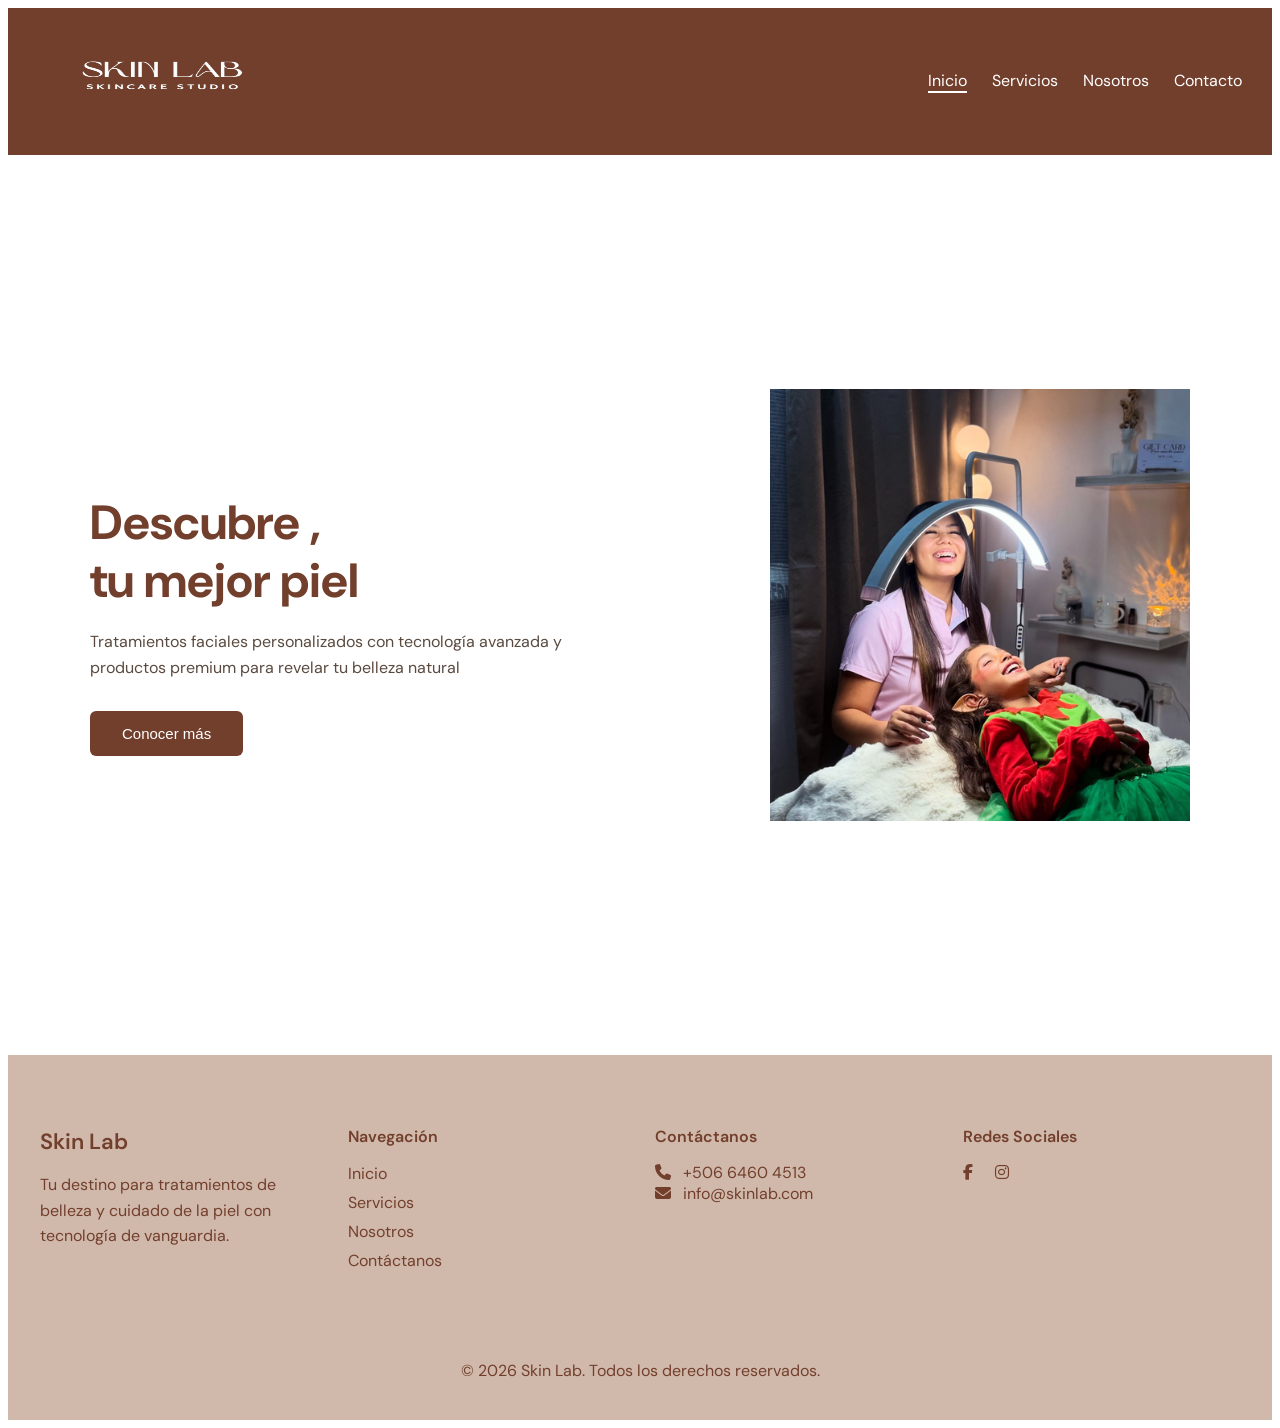
==== index.html @ a147cbc6 "Proyecto version 1" ====
<!DOCTYPE html>
<html lang="es">
  <head>
    <meta charset="UTF-8" />
    <meta name="viewport" content="width=device-width, initial-scale=1.0" />
    <title>SkinLab</title>
    <link rel="shortcut icon" href="imagenes/logopag.png" type="image/x-icon" />

    <link rel="preload" href="css/reset.css" as="style" />
    <link rel="stylesheet" href="css/reset.css" />

    <link rel="preload" href="css/estilos.css" as="style" />
    <link rel="stylesheet" href="css/estilos.css" />
    <link
      rel="stylesheet"
      href="https://cdnjs.cloudflare.com/ajax/libs/font-awesome/6.5.0/css/all.min.css"
    />
  </head>
  <body>
    <!-- Sección Encabezado y menú de navegación -->
    <header class="header">
      <div class="logo">
        <img
          src="imagenes/logo.png"
          width="250"
          height="100"
          alt=""
          srcset=""
        />
      </div>
      <!-- Checkbox oculto -->
      <input type="checkbox" id="menu-toggle" />

      <!-- Icono hamburguesa -->
      <label for="menu-toggle" class="menu-icon">
        <span></span>
        <span></span>
        <span></span>
      </label>

      <!-- Menú -->
      <nav class="nav">
        <a class="nav__link--active" href="index.html">Inicio</a>
        <a class="nav__link" href="servicios.html">Servicios</a>
        <a class="nav__link" href="nosotros.html">Nosotros</a>
        <a class="nav__link" href="contacto.html">Contacto</a>
      </nav>
    </header>


   <!--  ========== Sección de contenido principal============ -->
    <main>
      <section class="hero">
        <div class="hero__container">
      
          <!-- TEXTO IZQUIERDA -->
          <div class="hero__content">
      
            <h1 class="hero__title">
              Descubre ,<br>
              <span>tu mejor piel</span>
            </h1>
      
            <p class="hero__description">
             Tratamientos faciales personalizados con tecnología avanzada y productos premium para revelar tu belleza natural
            </p>
      
            <button class="hero__button">
              Conocer más
            </button>
      
          </div>
      
      
          <!-- IMAGEN DERECHA -->
          <div class="hero__image">
      
            <img src="imagenes/imagen4.png" alt="Tratamiento facial">
      
          </div>
      
      
        </div>
      
      </section>
    </main>

    <!-- Seccion de footer -->
    <footer class="footer">
      <div class="footer-container">
        <!-- Columna 1 -->
        <div class="footer-box">
          <h3 class="logo">Skin Lab</h3>
          <p>
            Tu destino para tratamientos de belleza y cuidado de la piel con
            tecnología de vanguardia.
          </p>
        </div>

        <!-- Columna 2 -->
        <div class="footer-box">
          <h4>Navegación</h4>
          <ul>
            <li><a href="index.html">Inicio</a></li>
            <li><a href="servicios.html">Servicios</a></li>
            <li><a href="nosotros.html">Nosotros</a></li>
            <li><a href="contacto.html">Contáctanos</a></li>
          </ul>
        </div>

        <!-- Columna 3 -->
        <div class="footer-box">
          <h4>Contáctanos</h4>
          <a href="tel:+50664604513"
            ><i class="fa-solid fa-phone"></i> +506 6460 4513</a
          >
          <a href="mailto:skinlabcr25@gmail.com"
            ><i class="fa-solid fa-envelope"></i> info@skinlab.com</a
          >
        </div>

        <!-- Columna 4 -->
        <div class="footer-box">
          <h4>Redes Sociales</h4>
          <div class="social-icons">
            <a href=""><i class="fa-brands fa-facebook-f"></i></a>
            <a href=""><i class="fa-brands fa-instagram"></i></a>
          </div>
        </div>
      </div>

      <div class="footer-bottom">
        <p>© 2026 Skin Lab. Todos los derechos reservados.</p>
      </div>
    </footer>
  </body>
</html>
---- css/estilos.css ----
/* CSS INICIALES */
/* Variables de colores y fuentes */
@import url("https://fonts.googleapis.com/css2?family=DM+Sans:ital,opsz,wght@0,9..40,100..1000;1,9..40,100..1000&display=swap");

:root {
  --negro: #000;
  --blanco: #ffffff;
  --cafe: #733f2d;
  --cafe2: #8c593b;
  --cafe3: #a67458;
  --cafe4: #bfa08e;
  --cafe5: #bf9673;
  --fuente1: "DM Sans", sans-serif;
}

/* Sirve para trabajar con multiplos de 10px  */
html {
  box-sizing: border-box;
  font-size: 62.5%;
  font-family: var(--fuente1);
}

/* Sirve para que herede el box-sizing a todas las etiquetas */
*,
*::before,
*::after {
  box-sizing: inherit;
}

body {
  font-size: 1.6rem;
}

/* ************************************* CÓDIGO ACÁ********************************** */

/* ===== HEADER GENERAL ===== */

.header {
  background: var(--cafe);
  color: var(--blanco);
  display: flex;
  align-items: center;
  justify-content: space-between;
  padding: 2rem 3rem;
  position: relative;
}

.logo {
  font-size: 2rem;
  font-weight: bold;
}

/* ===== BARRA DE NAVEGACIÓN ===== */

.nav {
  display: flex;
  gap: 25px;
}

.nav a {
  color: white;
  text-decoration: none;
  font-size: 16px;
  transition: 0.3s;
}

.nav a:hover {
  color: #f39c12;
}

.nav__link {
  text-decoration: none;
  color: #dbe913;
  transition: 0.3s ease;
}

/* Hover elegante */
.nav__link:hover {
  opacity: 0.7;
}

/* Estado ACTIVO */
.nav__link--active {
  border-bottom: 0.2rem solid var(--blanco);
}
.nav__link--inactive {
  border-bottom: none;
}

/* CHECKBOX OCULTO */

#menu-toggle {
  display: none;
}

/* ICONO HAMBURGUESA */

.menu-icon {
  display: none;
  flex-direction: column;
  cursor: pointer;
  gap: 5px;
}

.menu-icon span {
  width: 25px;
  height: 3px;
  background: white;
  transition: 0.3s;
}

/* RESPONSIVE MENÚ*/

@media (max-width: 768px) {
  .nav__link--active {
    border-bottom: none;
  }
  /* Mostrar icono */
  .menu-icon {
    display: flex;
  }

  /* Ocultar menú por defecto */
  .nav {
    position: absolute;
    top: 11rem;
    left: 0;
    width: 100%;
    background: var(--cafe);
    flex-direction: column;
    align-items: center;
    max-height: 0;
    overflow: hidden;
    transition: 0.4s ease;
  }

  .nav a {
    padding: 15px 0;
    width: 100%;
    text-align: center;
    border-top: 1px solid #333;
  }

  /* Cuando el checkbox está activo */
  #menu-toggle:checked ~ .nav {
    max-height: 300px;
  }
}

/* ===== FOOTER GENERAL ===== */
.footer {
  background-color: #bfa08ebc;
  color: var(--cafe);
  padding: 5rem 2rem 2rem;
  /* font-family: Arial, sans-serif; */
}

.footer-container {
  display: grid;
  grid-template-columns: repeat(4, 1fr);
  gap: 3rem;
  max-width: 120rem;
  margin: auto;
}

/* Títulos */
.footer h3,
.footer h4 {
  margin-bottom: 1.5rem;
  font-weight: 600;
}

/* Logo */
.logo {
  font-size: 2.2rem;
}

/* Texto */
.footer p {
  font-size: 1.6rem;
  line-height: 1.6;
}

/* Lista */
.footer ul {
  list-style: none;
  padding: 0;
}

.footer ul li {
  margin-bottom: 0.8rem;
}

.footer ul li a {
  text-decoration: none;
  color: var(--cafe);
  transition: 0.3s;
}

.footer ul li a:hover {
  opacity: 0.7;
}

/* Iconos contacto */
.footer i {
  margin-right: 0.8rem;
}

/* Redes sociales */
.social-icons a,
.footer-box a {
  text-decoration: none;
  display: inline-block;
  margin-right: 1rem;
  font-size: 1.6rem;
  color: var(--cafe);
  transition: 0.3s;
}

.social-icons a:hover {
  opacity: 0.7;
}

/* Línea inferior */
.footer-bottom {
  text-align: center;
  border-top: 0rem solid #333;
  margin-top: 4rem;
  padding-top: 1.5rem;
  font-size: 1.3rem;
}

/* ===== RESPONSIVE ===== */
@media (max-width: 768px) {
  .footer-container {
    grid-template-columns: repeat(2, 1fr);
  }
}

/* ===== SECCIOON HERO  ===== */

.hero {
  min-height: 100vh;

  display: flex;
  align-items: center;
  justify-content: center;

  padding: 40px 20px;

  background: white;
}

.hero__container {
  display: flex;
  align-items: center;
  justify-content: space-between;

  gap: 60px;

  max-width: 1100px;
  width: 100%;
}

/* TEXTO */

.hero__content {
  max-width: 50rem;
}

.hero__title {
  font-family: var(--fuente1);
  font-size: 4.8rem;
  color: var(--cafe);
  margin-bottom: 2rem;
  line-height: 1.2;
}

.hero__title span {
  color: var(--color-brown);
}

/* DESCRIPCION */

.hero__description {
  font-size: 1.6rem;
  color: #5a4a3f;
  margin-bottom: 3rem;
  line-height: 1.6;
}

/* BOTON */

.hero__button {
  background: var(--cafe);
  color: var(--blanco);
  border: none;
  padding: 1.4rem 3.2rem;
  font-size: 1.5rem;
  border-radius: 0.6rem;
  cursor: pointer;
  transition: 0.3s;
}

.hero__button:hover {
  background: var(--cafe4);
}

/* IMAGEN */

.hero__image img {
  width: 42rem;
  max-width: 100%;
  display: block;
}

/* RESPONSIVE TABLET */

@media (max-width: 900px) {
  .hero__container {
    flex-direction: column-reverse;
    text-align: center;
  }

  .hero__title {
    font-size: 4.8rem;
  }
}

/* RESPONSIVE MOVIL */

@media (max-width: 480px) {
  .hero {
    padding: 2rem;
  }

  .hero__title {
    font-size: 3.8rem;
  }

  .hero__description {
    font-size: 1.5rem;
  }

  .hero__button {
    width: 100%;
  }
}

/* ============PAGINA CONTACTO=================*/
/* ========================= */
/* MAPA */
/* ========================= */
.contacto {
  background-color: #ffffff;
  padding: 4rem 2rem;
}

.contacto__container {
  max-width: 75rem;
  margin: 0 auto;
}

.contacto__title {
  font-size: 4rem;
  font-weight: 700;
  color:var(--cafe);
  margin-bottom: 3rem;
  text-align: center;
}

.contacto__content {
  display: flex;
  gap: 3rem;
  align-items: center;
  justify-content: space-between;
 
}

.contacto__info {
  flex: 1;
}

.contacto__list {
  list-style: none;
  padding: 0;
  margin: 0;
}

.contacto__item {
  display: flex;
  align-items: center;
  margin-bottom: 1.5rem;
  font-size: 1.6rem;
}

.contacto__icon {
  color: var(--cafe);
  font-size: 1.6rem;
  margin-right: 1rem;
}

.contacto__link {
  text-decoration: none;
  color: var(--cafe);
  transition: opacity 0.3s ease;
}

.contacto__link:hover {
  color: var(--negro);
  opacity: 0.7;
  cursor: pointer;
}

/* MAPA escritorio */
.contacto__map {
  width: 37.5rem; /* 600px */
  flex-shrink: 0;
}

.contacto__iframe {
  width: 100%;
  height: 40rem;
  border:0;
  border-radius: 0.8rem;
}

/* ========================= */
/* TABLET */
/* ========================= */
@media (max-width: 64rem) {
  .contacto__content {
    flex-direction: column;
    align-items: center;
    text-align: center;
  }

  .contacto__info {
    display: flex;
    justify-content: center;
  }

  .contacto__list {
    text-align: left;
  }

  .contacto__map {
    width: 37.5rem;
    max-width: 100%;
  }
}

/* ========================= */
/* MOVIL */
/* ========================= */
@media (max-width: 48rem) {
  .contacto__map {
    width: 100%;
  }

  .contacto__iframe {
    height: 18rem;
  }
}




/* ============PAGINA NOSOTROS=================*/
.info {
  padding: 6rem 2rem;
}

.info__title {
  color: var(--cafe);
  font-size: 4rem;
  margin-bottom: 4rem;
  text-align: center; /* centra el texto */
  width: 100%; /* asegura que ocupe todo el ancho */
}

.info__cards {
  display: flex;
  gap: 3rem;
  justify-content: center;
  align-items: stretch;
  max-width: 100rem;
  margin: 0 auto; /* centra el contenedor de cards */
}

.card {
  flex: 1;
  padding: 3rem 2.5rem;
  border: 0.3rem solid rgba(0, 0, 0, 0.08);
  border-radius: 1.2rem;
  background-color: var(--blanco);
  display: flex;
  flex-direction: column;
  align-items: flex-start;
  transition: transform 0.3s ease, box-shadow 0.3s ease;
}

.card:hover {
  transform: translateY(-0.5rem);
  box-shadow: 0 1rem 2.5rem rgba(0, 0, 0, 0.08);
}

.card__circle {
  width: 6rem;
  height: 6rem;
  border-radius: 50%;
  background-color: var(--cafe5);
  margin-bottom: 2rem;
}

.card__title {
  color: var(--negro);
  font-size: 3rem;
  margin-bottom: 1.5rem;
}

.card__text {
  font-size: 1.5remm;
  line-height: 1.6;
  color: #555;
}

/* RESPONSIVE */

@media (max-width: 768px) {
  .info__cards {
    flex-direction: column;
  }
}
---- css/estilos.css ----
/* CSS INICIALES */
/* Variables de colores y fuentes */
@import url("https://fonts.googleapis.com/css2?family=DM+Sans:ital,opsz,wght@0,9..40,100..1000;1,9..40,100..1000&display=swap");

:root {
  --negro: #000;
  --blanco: #ffffff;
  --cafe: #733f2d;
  --cafe2: #8c593b;
  --cafe3: #a67458;
  --cafe4: #bfa08e;
  --cafe5: #bf9673;
  --fuente1: "DM Sans", sans-serif;
}

/* Sirve para trabajar con multiplos de 10px  */
html {
  box-sizing: border-box;
  font-size: 62.5%;
  font-family: var(--fuente1);
}

/* Sirve para que herede el box-sizing a todas las etiquetas */
*,
*::before,
*::after {
  box-sizing: inherit;
}

body {
  font-size: 1.6rem;
}

/* ************************************* CÓDIGO ACÁ********************************** */

/* ===== HEADER GENERAL ===== */

.header {
  background: var(--cafe);
  color: var(--blanco);
  display: flex;
  align-items: center;
  justify-content: space-between;
  padding: 2rem 3rem;
  position: relative;
}

.logo {
  font-size: 2rem;
  font-weight: bold;
}

/* ===== BARRA DE NAVEGACIÓN ===== */

.nav {
  display: flex;
  gap: 25px;
}

.nav a {
  color: white;
  text-decoration: none;
  font-size: 16px;
  transition: 0.3s;
}

.nav a:hover {
  color: #f39c12;
}

.nav__link {
  text-decoration: none;
  color: #dbe913;
  transition: 0.3s ease;
}

/* Hover elegante */
.nav__link:hover {
  opacity: 0.7;
}

/* Estado ACTIVO */
.nav__link--active {
  border-bottom: 0.2rem solid var(--blanco);
}
.nav__link--inactive {
  border-bottom: none;
}

/* CHECKBOX OCULTO */

#menu-toggle {
  display: none;
}

/* ICONO HAMBURGUESA */

.menu-icon {
  display: none;
  flex-direction: column;
  cursor: pointer;
  gap: 5px;
}

.menu-icon span {
  width: 25px;
  height: 3px;
  background: white;
  transition: 0.3s;
}

/* RESPONSIVE MENÚ*/

@media (max-width: 768px) {
  .nav__link--active {
    border-bottom: none;
  }
  /* Mostrar icono */
  .menu-icon {
    display: flex;
  }

  /* Ocultar menú por defecto */
  .nav {
    position: absolute;
    top: 11rem;
    left: 0;
    width: 100%;
    background: var(--cafe);
    flex-direction: column;
    align-items: center;
    max-height: 0;
    overflow: hidden;
    transition: 0.4s ease;
  }

  .nav a {
    padding: 15px 0;
    width: 100%;
    text-align: center;
    border-top: 1px solid #333;
  }

  /* Cuando el checkbox está activo */
  #menu-toggle:checked ~ .nav {
    max-height: 300px;
  }
}

/* ===== FOOTER GENERAL ===== */
.footer {
  background-color: #bfa08ebc;
  color: var(--cafe);
  padding: 5rem 2rem 2rem;
  /* font-family: Arial, sans-serif; */
}

.footer-container {
  display: grid;
  grid-template-columns: repeat(4, 1fr);
  gap: 3rem;
  max-width: 120rem;
  margin: auto;
}

/* Títulos */
.footer h3,
.footer h4 {
  margin-bottom: 1.5rem;
  font-weight: 600;
}

/* Logo */
.logo {
  font-size: 2.2rem;
}

/* Texto */
.footer p {
  font-size: 1.6rem;
  line-height: 1.6;
}

/* Lista */
.footer ul {
  list-style: none;
  padding: 0;
}

.footer ul li {
  margin-bottom: 0.8rem;
}

.footer ul li a {
  text-decoration: none;
  color: var(--cafe);
  transition: 0.3s;
}

.footer ul li a:hover {
  opacity: 0.7;
}

/* Iconos contacto */
.footer i {
  margin-right: 0.8rem;
}

/* Redes sociales */
.social-icons a,
.footer-box a {
  text-decoration: none;
  display: inline-block;
  margin-right: 1rem;
  font-size: 1.6rem;
  color: var(--cafe);
  transition: 0.3s;
}

.social-icons a:hover {
  opacity: 0.7;
}

/* Línea inferior */
.footer-bottom {
  text-align: center;
  border-top: 0rem solid #333;
  margin-top: 4rem;
  padding-top: 1.5rem;
  font-size: 1.3rem;
}

/* ===== RESPONSIVE ===== */
@media (max-width: 768px) {
  .footer-container {
    grid-template-columns: repeat(2, 1fr);
  }
}

/* ===== SECCIOON HERO  ===== */

.hero {
  min-height: 100vh;

  display: flex;
  align-items: center;
  justify-content: center;

  padding: 40px 20px;

  background: white;
}

.hero__container {
  display: flex;
  align-items: center;
  justify-content: space-between;

  gap: 60px;

  max-width: 1100px;
  width: 100%;
}

/* TEXTO */

.hero__content {
  max-width: 50rem;
}

.hero__title {
  font-family: var(--fuente1);
  font-size: 4.8rem;
  color: var(--cafe);
  margin-bottom: 2rem;
  line-height: 1.2;
}

.hero__title span {
  color: var(--color-brown);
}

/* DESCRIPCION */

.hero__description {
  font-size: 1.6rem;
  color: #5a4a3f;
  margin-bottom: 3rem;
  line-height: 1.6;
}

/* BOTON */

.hero__button {
  background: var(--cafe);
  color: var(--blanco);
  border: none;
  padding: 1.4rem 3.2rem;
  font-size: 1.5rem;
  border-radius: 0.6rem;
  cursor: pointer;
  transition: 0.3s;
}

.hero__button:hover {
  background: var(--cafe4);
}

/* IMAGEN */

.hero__image img {
  width: 42rem;
  max-width: 100%;
  display: block;
}

/* RESPONSIVE TABLET */

@media (max-width: 900px) {
  .hero__container {
    flex-direction: column-reverse;
    text-align: center;
  }

  .hero__title {
    font-size: 4.8rem;
  }
}

/* RESPONSIVE MOVIL */

@media (max-width: 480px) {
  .hero {
    padding: 2rem;
  }

  .hero__title {
    font-size: 3.8rem;
  }

  .hero__description {
    font-size: 1.5rem;
  }

  .hero__button {
    width: 100%;
  }
}

/* ============PAGINA CONTACTO=================*/
/* ========================= */
/* MAPA */
/* ========================= */
.contacto {
  background-color: #ffffff;
  padding: 4rem 2rem;
}

.contacto__container {
  max-width: 75rem;
  margin: 0 auto;
}

.contacto__title {
  font-size: 4rem;
  font-weight: 700;
  color:var(--cafe);
  margin-bottom: 3rem;
  text-align: center;
}

.contacto__content {
  display: flex;
  gap: 3rem;
  align-items: center;
  justify-content: space-between;
 
}

.contacto__info {
  flex: 1;
}

.contacto__list {
  list-style: none;
  padding: 0;
  margin: 0;
}

.contacto__item {
  display: flex;
  align-items: center;
  margin-bottom: 1.5rem;
  font-size: 1.6rem;
}

.contacto__icon {
  color: var(--cafe);
  font-size: 1.6rem;
  margin-right: 1rem;
}

.contacto__link {
  text-decoration: none;
  color: var(--cafe);
  transition: opacity 0.3s ease;
}

.contacto__link:hover {
  color: var(--negro);
  opacity: 0.7;
  cursor: pointer;
}

/* MAPA escritorio */
.contacto__map {
  width: 37.5rem; /* 600px */
  flex-shrink: 0;
}

.contacto__iframe {
  width: 100%;
  height: 40rem;
  border:0;
  border-radius: 0.8rem;
}

/* ========================= */
/* TABLET */
/* ========================= */
@media (max-width: 64rem) {
  .contacto__content {
    flex-direction: column;
    align-items: center;
    text-align: center;
  }

  .contacto__info {
    display: flex;
    justify-content: center;
  }

  .contacto__list {
    text-align: left;
  }

  .contacto__map {
    width: 37.5rem;
    max-width: 100%;
  }
}

/* ========================= */
/* MOVIL */
/* ========================= */
@media (max-width: 48rem) {
  .contacto__map {
    width: 100%;
  }

  .contacto__iframe {
    height: 18rem;
  }
}




/* ============PAGINA NOSOTROS=================*/
.info {
  padding: 6rem 2rem;
}

.info__title {
  color: var(--cafe);
  font-size: 4rem;
  margin-bottom: 4rem;
  text-align: center; /* centra el texto */
  width: 100%; /* asegura que ocupe todo el ancho */
}

.info__cards {
  display: flex;
  gap: 3rem;
  justify-content: center;
  align-items: stretch;
  max-width: 100rem;
  margin: 0 auto; /* centra el contenedor de cards */
}

.card {
  flex: 1;
  padding: 3rem 2.5rem;
  border: 0.3rem solid rgba(0, 0, 0, 0.08);
  border-radius: 1.2rem;
  background-color: var(--blanco);
  display: flex;
  flex-direction: column;
  align-items: flex-start;
  transition: transform 0.3s ease, box-shadow 0.3s ease;
}

.card:hover {
  transform: translateY(-0.5rem);
  box-shadow: 0 1rem 2.5rem rgba(0, 0, 0, 0.08);
}

.card__circle {
  width: 6rem;
  height: 6rem;
  border-radius: 50%;
  background-color: var(--cafe5);
  margin-bottom: 2rem;
}

.card__title {
  color: var(--negro);
  font-size: 3rem;
  margin-bottom: 1.5rem;
}

.card__text {
  font-size: 1.5remm;
  line-height: 1.6;
  color: #555;
}

/* RESPONSIVE */

@media (max-width: 768px) {
  .info__cards {
    flex-direction: column;
  }
}
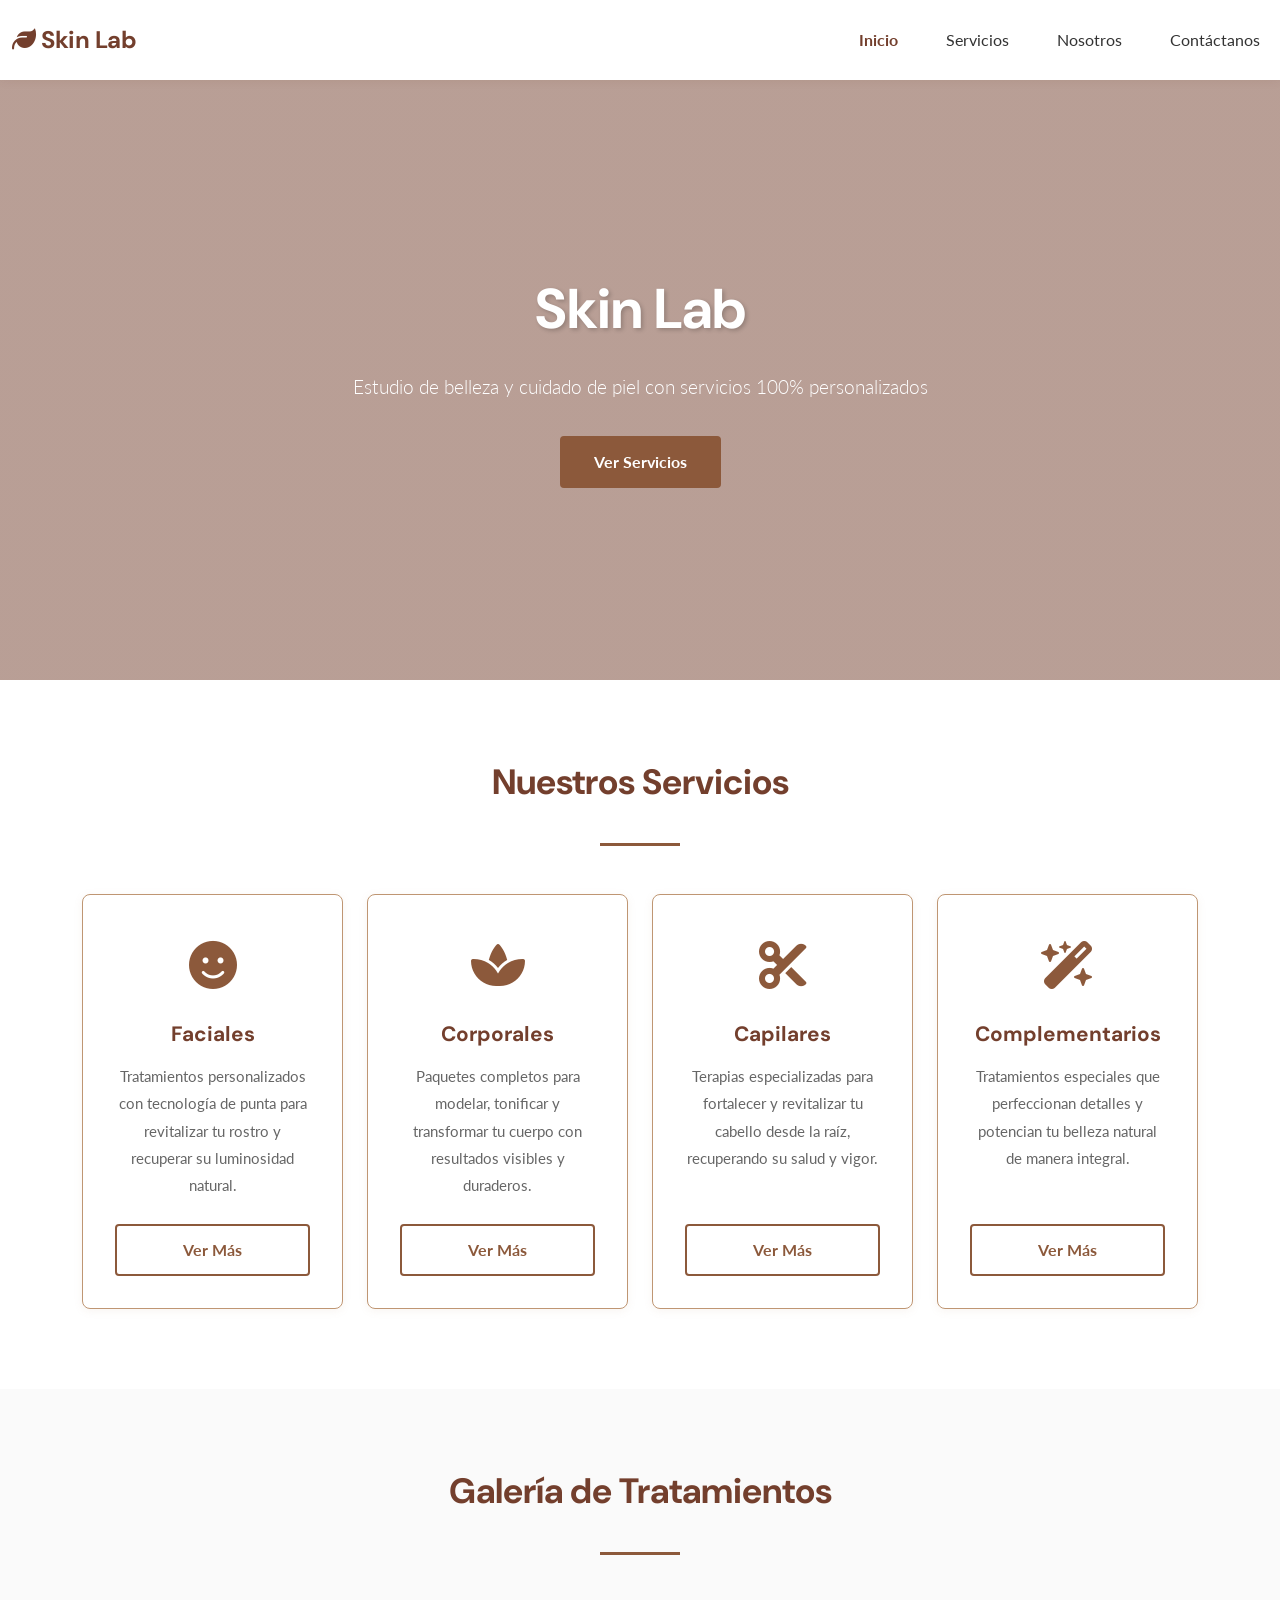
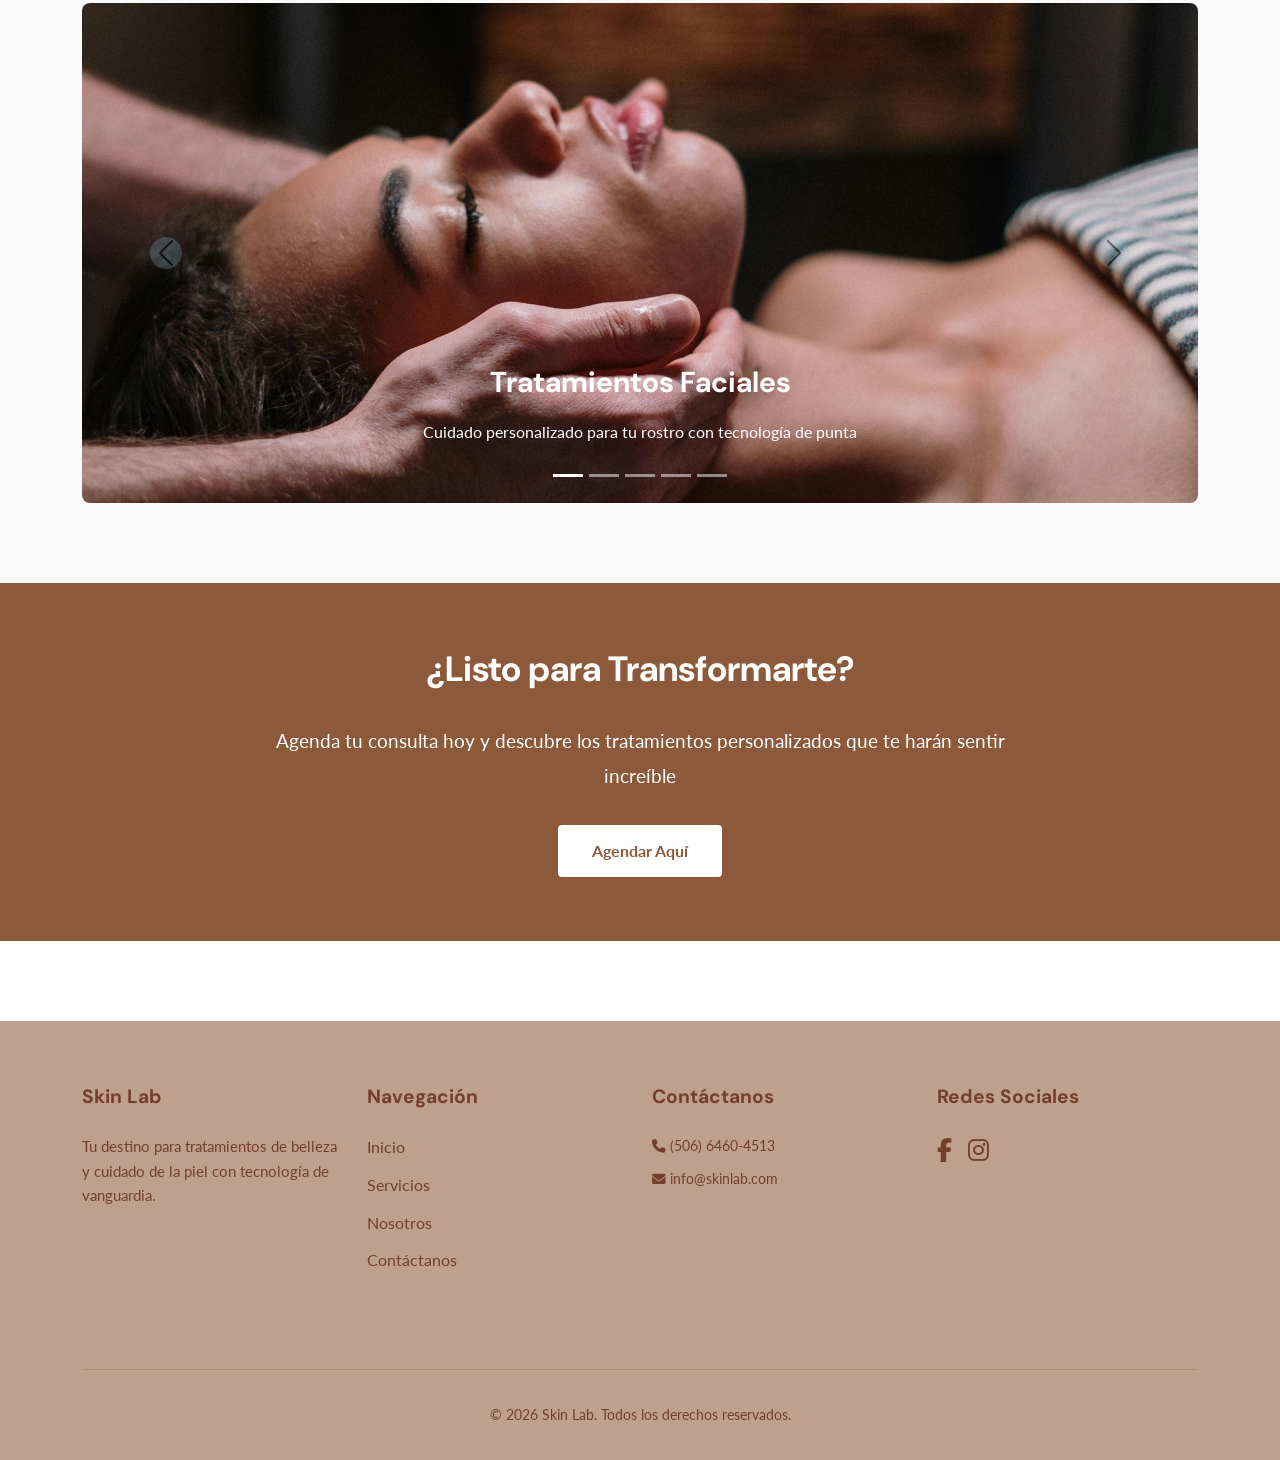
==== commit 680441c7: "Nuevo proyecto adriiana" ====
--- a/index.html
+++ b/index.html
@@ -1,105 +1,234 @@
 <!DOCTYPE html>
 <html lang="es">
-  <head>
-    <meta charset="UTF-8" />
-    <meta name="viewport" content="width=device-width, initial-scale=1.0" />
-    <title>SkinLab</title>
-    <link rel="shortcut icon" href="imagenes/logopag.png" type="image/x-icon" />
-
-    <link rel="preload" href="css/reset.css" as="style" />
-    <link rel="stylesheet" href="css/reset.css" />
-
-    <link rel="preload" href="css/estilos.css" as="style" />
-    <link rel="stylesheet" href="css/estilos.css" />
-    <link
-      rel="stylesheet"
-      href="https://cdnjs.cloudflare.com/ajax/libs/font-awesome/6.5.0/css/all.min.css"
-    />
-  </head>
-  <body>
-    <!-- Sección Encabezado y menú de navegación -->
-    <header class="header">
-      <div class="logo">
-        <img
-          src="imagenes/logo.png"
-          width="250"
-          height="100"
-          alt=""
-          srcset=""
-        />
-      </div>
-      <!-- Checkbox oculto -->
-      <input type="checkbox" id="menu-toggle" />
-
-      <!-- Icono hamburguesa -->
-      <label for="menu-toggle" class="menu-icon">
-        <span></span>
-        <span></span>
-        <span></span>
-      </label>
-
-      <!-- Menú -->
-      <nav class="nav">
-        <a class="nav__link--active" href="index.html">Inicio</a>
-        <a class="nav__link" href="servicios.html">Servicios</a>
-        <a class="nav__link" href="nosotros.html">Nosotros</a>
-        <a class="nav__link" href="contacto.html">Contacto</a>
-      </nav>
-    </header>
-
-
-   <!--  ========== Sección de contenido principal============ -->
-    <main>
-      <section class="hero">
-        <div class="hero__container">
+<head>
+  <meta charset="UTF-8">
+  <meta name="viewport" content="width=device-width, initial-scale=1.0">
+  <title>Skin Lab - Estudio Estético Premium en Liberia</title>
+  
+  <!-- Bootstrap 5 CSS -->
+  <link href="https://cdn.jsdelivr.net/npm/bootstrap@5.3.0/dist/css/bootstrap.min.css" rel="stylesheet">
+  
+  <!-- Font Awesome para iconografía -->
+  <link rel="stylesheet" href="https://cdnjs.cloudflare.com/ajax/libs/font-awesome/6.5.1/css/all.min.css">
+  
+  <!-- Hoja de estilos personalizada -->
+  <link rel="stylesheet" href="css/style.css">
+</head>
+<body>
+  <!-- ============================================
+       HEADER Y NAVEGACIÓN
+       ============================================ -->
+  <nav class="navbar navbar-expand-lg navbar-light sticky-top">
+    <div class="container-fluid">
+      <a class="navbar-brand" href="index.html">
+        <i class="fas fa-leaf"></i> Skin Lab
+      </a>
+      <button class="navbar-toggler" type="button" data-bs-toggle="collapse" data-bs-target="#navbarNav" 
+              aria-controls="navbarNav" aria-expanded="false" aria-label="Toggle navigation">
+        <span class="navbar-toggler-icon"></span>
+      </button>
+      <div class="collapse navbar-collapse" id="navbarNav">
+        <ul class="navbar-nav ms-auto">
+          <li class="nav-item">
+            <a class="nav-link active" aria-current="page" href="index.html">Inicio</a>
+          </li>
+          <li class="nav-item">
+            <a class="nav-link" href="servicios.html">Servicios</a>
+          </li>
+          <li class="nav-item">
+            <a class="nav-link" href="nosotros.html">Nosotros</a>
+          </li>
+          <li class="nav-item">
+            <a class="nav-link" href="contacto.html">Contáctanos</a>
+          </li>
+        </ul>
+      </div>
+    </div>
+  </nav>
+
+  <!-- ============================================
+       SECCIÓN HERO
+       ============================================ -->
+  <section class="hero">
+    <div class="hero-content">
+      <h1>Skin Lab</h1>
+      <p>Estudio de belleza y cuidado de piel con servicios 100% personalizados</p>
+      <a href="servicios.html" class="btn btn-primary">Ver Servicios</a>
+    </div>
+  </section>
+
+  <!-- ============================================
+       SECCIÓN DE SERVICIOS DESTACADOS
+       ============================================ -->
+  <section class="services-section">
+    <div class="container">
+      <div class="section-title">
+        <h2>Nuestros Servicios</h2>
+      </div>
       
-          <!-- TEXTO IZQUIERDA -->
-          <div class="hero__content">
-      
-            <h1 class="hero__title">
-              Descubre ,<br>
-              <span>tu mejor piel</span>
-            </h1>
-      
-            <p class="hero__description">
-             Tratamientos faciales personalizados con tecnología avanzada y productos premium para revelar tu belleza natural
-            </p>
-      
-            <button class="hero__button">
-              Conocer más
-            </button>
-      
-          </div>
-      
-      
-          <!-- IMAGEN DERECHA -->
-          <div class="hero__image">
-      
-            <img src="imagenes/imagen4.png" alt="Tratamiento facial">
-      
-          </div>
-      
-      
-        </div>
-      
-      </section>
-    </main>
-
-    <!-- Seccion de footer -->
-    <footer class="footer">
-      <div class="footer-container">
-        <!-- Columna 1 -->
-        <div class="footer-box">
-          <h3 class="logo">Skin Lab</h3>
-          <p>
-            Tu destino para tratamientos de belleza y cuidado de la piel con
-            tecnología de vanguardia.
-          </p>
-        </div>
-
-        <!-- Columna 2 -->
-        <div class="footer-box">
-          <h4>Navegación</h4>
+      <div class="row g-4">
+        <!-- Servicios Faciales -->
+        <div class="col-md-6 col-lg-3">
+          <div class="service-card">
+            <div class="service-icon">
+              <i class="fas fa-face-smile"></i>
+            </div>
+            <h3>Faciales</h3>
+            <p>Tratamientos personalizados con tecnología de punta para revitalizar tu rostro y recuperar su luminosidad natural.</p>
+            <a href="servicios.html#faciales" class="btn btn-secondary">Ver Más</a>
+          </div>
+        </div>
+
+        <!-- Servicios Corporales -->
+        <div class="col-md-6 col-lg-3">
+          <div class="service-card">
+            <div class="service-icon">
+              <i class="fas fa-spa"></i>
+            </div>
+            <h3>Corporales</h3>
+            <p>Paquetes completos para modelar, tonificar y transformar tu cuerpo con resultados visibles y duraderos.</p>
+            <a href="servicios.html#corporales" class="btn btn-secondary">Ver Más</a>
+          </div>
+        </div>
+
+        <!-- Servicios Capilares -->
+        <div class="col-md-6 col-lg-3">
+          <div class="service-card">
+            <div class="service-icon">
+              <i class="fas fa-cut"></i>
+            </div>
+            <h3>Capilares</h3>
+            <p>Terapias especializadas para fortalecer y revitalizar tu cabello desde la raíz, recuperando su salud y vigor.</p>
+            <a href="servicios.html#capilares" class="btn btn-secondary">Ver Más</a>
+          </div>
+        </div>
+
+        <!-- Servicios Complementarios -->
+        <div class="col-md-6 col-lg-3">
+          <div class="service-card">
+            <div class="service-icon">
+              <i class="fas fa-wand-magic-sparkles"></i>
+            </div>
+            <h3>Complementarios</h3>
+            <p>Tratamientos especiales que perfeccionan detalles y potencian tu belleza natural de manera integral.</p>
+            <a href="servicios.html#complementarios" class="btn btn-secondary">Ver Más</a>
+          </div>
+        </div>
+      </div>
+    </div>
+  </section>
+
+  <!-- ============================================
+       SECCIÓN GALERÍA EN CARRUSEL
+       ============================================ -->
+  <section style="padding: 5rem 0; background-color: var(--color-background);">
+    <div class="container">
+      <div class="section-title">
+        <h2>Galería de Tratamientos</h2>
+      </div>
+
+      <div id="carouselGallery" class="carousel slide" data-bs-ride="carousel">
+        <!-- Indicadores -->
+        <div class="carousel-indicators">
+          <button type="button" data-bs-target="#carouselGallery" data-bs-slide-to="0" class="active" aria-current="true" aria-label="Slide 1"></button>
+          <button type="button" data-bs-target="#carouselGallery" data-bs-slide-to="1" aria-label="Slide 2"></button>
+          <button type="button" data-bs-target="#carouselGallery" data-bs-slide-to="2" aria-label="Slide 3"></button>
+          <button type="button" data-bs-target="#carouselGallery" data-bs-slide-to="3" aria-label="Slide 4"></button>
+          <button type="button" data-bs-target="#carouselGallery" data-bs-slide-to="4" aria-label="Slide 5"></button>
+        </div>
+
+        <!-- Slides -->
+        <div class="carousel-inner">
+          <!-- Slide 1: Faciales -->
+          <div class="carousel-item active">
+            <img src="images/Faciales.jpg" class="d-block w-100" alt="Tratamiento Facial Premium" style="height: 500px; object-fit: cover; border-radius: 8px;">
+            <div class="carousel-caption d-none d-md-block" >
+              <h5 style="font-size: 1.8rem; font-weight: 700; color:white">Tratamientos Faciales</h5>
+              <p style="color:white">Cuidado personalizado para tu rostro con tecnología de punta</p>
+            </div>
+          </div>
+
+          <!-- Slide 2: Complementarios -->
+          <div class="carousel-item">
+            <img src="images/Lifting.png" class="d-block w-100" alt="Tratamiento de Pestañas" style="height: 500px; object-fit: cover; border-radius: 8px;">
+            <div class="carousel-caption d-none d-md-block" >
+              <h5 style="font-size: 1.8rem; font-weight: 700; color:white">Lifting de Pestañas</h5>
+              <p style="color:white">Realza tu mirada con nuestros tratamientos complementarios</p>
+            </div>
+          </div>
+
+          <!-- Slide 3: Spa y Relajación -->
+          <div class="carousel-item">
+            <img src="images/Capilar.png" class="d-block w-100" alt="Tratamiento Facial LED" style="height: 500px; object-fit: cover; border-radius: 8px;">
+            <div class="carousel-caption d-none d-md-block">
+              <h5 style="font-size: 1.8rem; font-weight: 700; color:white">Tecnología LED Avanzada</h5>
+              <p style="color:white">Rejuvenecimiento facial con tecnología de punta</p>
+            </div>
+          </div>
+
+          <!-- Slide 4: Tratamientos Capilares -->
+          <div class="carousel-item">
+            <img src="images/Hidralips.png" class="d-block w-100" alt="Tratamiento Capilar" style="height: 500px; object-fit: cover; border-radius: 8px;">
+            <div class="carousel-caption d-none d-md-block" >
+              <h5 style="font-size: 1.8rem; font-weight: 700; color:white">Terapias Capilares</h5>
+              <p style="color:white">Recupera la salud y brillo natural de tu cabello</p>
+            </div>
+          </div>
+
+          <!-- Slide 5: Bienestar Integral -->
+          <div class="carousel-item">
+            <img src="images/Estudio.png" class="d-block w-100" alt="Masaje y Relajación" style="height: 500px; object-fit: cover; border-radius: 8px;">
+            <div class="carousel-caption d-none d-md-block" >
+              <h5 style="font-size: 1.8rem; font-weight: 700; color:white">Bienestar Integral</h5>
+              <p style="color:white">Relájate y disfruta de nuestros servicios premium</p>
+            </div>
+          </div>
+        </div>
+
+        <!-- Controles de navegación -->
+        <button class="carousel-control-prev" type="button" data-bs-target="#carouselGallery" data-bs-slide="prev">
+          <span class="carousel-control-prev-icon" aria-hidden="true" style="filter: invert(1); background-color: rgba(115, 63, 45, 0.5); border-radius: 50%; padding: 1rem;"></span>
+          <span class="visually-hidden">Previous</span>
+        </button>
+        <button class="carousel-control-next" type="button" data-bs-target="#carouselGallery" data-bs-slide="next">
+          <span class="carousel-control-next-icon" aria-hidden="true" style="filter: invert(1); background-color: rgba(115, 63, 45, 0.5); border-radius: 50%; padding: 1rem;"></span>
+          <span class="visually-hidden">Next</span>
+        </button>
+      </div>
+    </div>
+  </section>
+
+  <!-- ============================================
+       SECCIÓN CALL TO ACTION
+       ============================================ -->
+  <section class="cta-section">
+    <div class="container">
+      <div class="row">
+        <div class="col-lg-8 mx-auto">
+          <h2>¿Listo para Transformarte?</h2>
+          <p>Agenda tu consulta hoy y descubre los tratamientos personalizados que te harán sentir increíble</p>
+          <a href="https://wa.me/50685513478" target="_blank"class="btn btn-cta" >Agendar Aquí</a>
+   
+        </div>
+      </div>
+    </div>
+  </section>
+
+  <!-- ============================================
+       FOOTER
+       ============================================ -->
+  <footer class="footer">
+    <div class="container">
+      <div class="row footer-content">
+        <!-- Skin Lab Info -->
+        <div class="col-6 col-md-3 footer-section">
+          <h5>Skin Lab</h5>
+          <p style="font-size: 0.95rem; line-height: 1.6;">Tu destino para tratamientos de belleza y cuidado de la piel con tecnología de vanguardia.</p>
+        </div>
+
+        <!-- Navegación -->
+        <div class="col-6 col-md-3 footer-section">
+          <h5>Navegación</h5>
           <ul>
             <li><a href="index.html">Inicio</a></li>
             <li><a href="servicios.html">Servicios</a></li>
@@ -108,30 +237,37 @@
           </ul>
         </div>
 
-        <!-- Columna 3 -->
-        <div class="footer-box">
-          <h4>Contáctanos</h4>
-          <a href="tel:+50664604513"
-            ><i class="fa-solid fa-phone"></i> +506 6460 4513</a
-          >
-          <a href="mailto:skinlabcr25@gmail.com"
-            ><i class="fa-solid fa-envelope"></i> info@skinlab.com</a
-          >
-        </div>
-
-        <!-- Columna 4 -->
-        <div class="footer-box">
-          <h4>Redes Sociales</h4>
-          <div class="social-icons">
-            <a href=""><i class="fa-brands fa-facebook-f"></i></a>
-            <a href=""><i class="fa-brands fa-instagram"></i></a>
-          </div>
-        </div>
-      </div>
-
+        <!-- Contacto -->
+        <div class="col-6 col-md-3 footer-section">
+          <h5>Contáctanos</h5>
+          <div class="footer-contact">
+            <p><i class="fas fa-phone"></i> (506) 6460-4513</p>
+            <p><i class="fas fa-envelope"></i> info@skinlab.com</p>
+          </div>
+        </div>
+
+        <!-- Redes Sociales -->
+        <div class="col-6 col-md-3 footer-section">
+          <h5>Redes Sociales</h5>
+          <div class="footer-social" style="justify-content: flex-start; gap: 1rem;">
+            <a href="https://www.facebook.com" target="_blank" rel="noopener noreferrer" title="Facebook" style="width: auto; height: auto; background: none; border-radius: 0;">
+              <i class="fab fa-facebook-f" style="font-size: 1.5rem;"></i>
+            </a>
+            <a href="https://www.instagram.com/skin_lab.cr" target="_blank" rel="noopener noreferrer" title="Instagram" style="width: auto; height: auto; background: none; border-radius: 0;">
+              <i class="fab fa-instagram" style="font-size: 1.5rem;"></i>
+            </a>
+          </div>
+        </div>
+      </div>
+
+      <!-- Footer Bottom -->
       <div class="footer-bottom">
-        <p>© 2026 Skin Lab. Todos los derechos reservados.</p>
-      </div>
-    </footer>
-  </body>
+        <p>&copy; 2026 Skin Lab. Todos los derechos reservados.</p>
+      </div>
+    </div>
+  </footer>
+
+  <!-- Bootstrap 5 JS -->
+  <script src="https://cdn.jsdelivr.net/npm/bootstrap@5.3.0/dist/js/bootstrap.bundle.min.js"></script>
+</body>
 </html>
--- a/css/style.css
+++ b/css/style.css
@@ -0,0 +1,865 @@
+/* =============(=====================================
+   SKIN LAB - ESTILOS PRINCIPALES
+   CSS3 Minimalista y Responsive
+   ============================================ */
+
+/* Importar fuentes de Google Fonts */
+@import url('https://fonts.googleapis.com/css2?family=DM+Sans:wght@400;500;700&family=Lato:wght@300;400;700&display=swap');
+
+/* ============================================
+   VARIABLES Y COLORES
+   ============================================ */
+:root {
+  --color-white: #FFFFFF;
+  --color-primary: #8C593B;
+  --color-primary-dark: #733F2D;
+  --color-complementary-1: #A67458;
+  --color-complementary-2: #BFA08E;
+  --color-complementary-3: #BF9673;
+  --color-text-dark: #333333;
+  --color-text-light: #666666;
+  --color-background: #FAFAFA;
+  --color-border: #BF9673;
+  
+  /* Tipografía */
+  --font-title: 'DM Sans', sans-serif;
+  --font-body: 'Lato', sans-serif;
+}
+
+/* ============================================
+   RESET Y ESTILOS BASE
+   ============================================ */
+* {
+  margin: 0;
+  padding: 0;
+  box-sizing: border-box;
+}
+
+html {
+  scroll-behavior: smooth;
+}
+
+body {
+  font-family: var(--font-body);
+  color: var(--color-text-dark);
+  background-color: var(--color-white);
+  line-height: 1.6;
+  font-weight: 400;
+}
+
+/* ============================================
+   TIPOGRAFÍA
+   ============================================ */
+h1, h2, h3, h4, h5, h6 {
+  font-family: var(--font-title);
+  color: var(--color-primary-dark);
+  font-weight: 700;
+  margin-bottom: 1rem;
+  line-height: 1.3;
+}
+
+h1 {
+  font-size: 3rem;
+  font-weight: 700;
+}
+
+h2 {
+  font-size: 2.2rem;
+  font-weight: 700;
+}
+
+h3 {
+  font-size: 1.5rem;
+  font-weight: 700;
+}
+
+p {
+  font-size: 1rem;
+  color: var(--color-text-light);
+  font-weight: 400;
+  line-height: 1.8;
+}
+
+/* ============================================
+   HEADER Y NAVEGACIÓN
+   ============================================ */
+.navbar {
+  background-color: var(--color-white);
+  box-shadow: 0 2px 8px rgba(115, 63, 45, 0.08);
+  padding: 1rem 0;
+}
+
+.navbar-brand {
+  font-family: var(--font-title);
+  font-size: 1.5rem;
+  font-weight: 700;
+  color: var(--color-primary-dark) !important;
+  letter-spacing: -0.5px;
+}
+
+.navbar-nav .nav-link {
+  font-family: var(--font-body);
+  color: var(--color-text-dark) !important;
+  font-weight: 400;
+  margin-left: 2rem;
+  transition: all 0.3s ease;
+  position: relative;
+}
+
+.navbar-nav .nav-link:hover {
+  color: var(--color-primary-dark) !important;
+  font-weight: 700;
+}
+
+.navbar-nav .nav-link.active {
+  color: var(--color-primary-dark) !important;
+  font-weight: 700;
+}
+
+/* Menú hamburguesa */
+.navbar-toggler {
+  border: none;
+  padding: 0.25rem 0.75rem;
+}
+
+.navbar-toggler-icon {
+  background-image: url("data:image/svg+xml,%3csvg xmlns='http://www.w3.org/2000/svg' viewBox='0 0 30 30'%3e%3cpath stroke='%238C593B' stroke-linecap='round' stroke-miterlimit='10' stroke-width='2' d='M4 7h22M4 15h22M4 23h22'/%3e%3c/svg%3e");
+}
+
+/* ============================================
+   SECCIÓN HERO
+   ============================================ */
+.hero {
+  position: relative;
+  height: 600px;
+  background-image: linear-gradient(rgba(115, 63, 45, 0.5), rgba(115, 63, 45, 0.5)), 
+                    url('../images/Facial.jpeg');
+  background-size: cover;
+  background-position: center;
+  background-attachment: fixed;
+  display: flex;
+  align-items: center;
+  justify-content: center;
+  text-align: center;
+  color: var(--color-white);
+  overflow: hidden;
+}
+
+.hero-content {
+  max-width: 700px;
+  z-index: 2;
+  animation: fadeInUp 0.8s ease;
+}
+
+.hero h1 {
+  color: var(--color-white);
+  font-size: 3.5rem;
+  margin-bottom: 1.5rem;
+  text-shadow: 2px 2px 4px rgba(0, 0, 0, 0.2);
+}
+
+.hero p {
+  color: var(--color-white);
+  font-size: 1.2rem;
+  margin-bottom: 2rem;
+  font-weight: 300;
+}
+
+@keyframes fadeInUp {
+  from {
+    opacity: 0;
+    transform: translateY(30px);
+  }
+  to {
+    opacity: 1;
+    transform: translateY(0);
+  }
+}
+
+/* ============================================
+   HERO ALTERNATIVO (sin imagen)
+   ============================================ */
+.hero-simple {
+  position: relative;
+  height: 400px;
+  background-color: var(--color-primary);
+  display: flex;
+  align-items: center;
+  justify-content: center;
+  text-align: center;
+  color: var(--color-white);
+  overflow: hidden;
+}
+
+.hero-simple h1 {
+  color: var(--color-white);
+  font-size: 2.5rem;
+  margin-bottom: 1rem;
+  text-shadow: 2px 2px 4px rgba(0, 0, 0, 0.2);
+}
+
+.hero-simple p {
+  color: var(--color-white);
+  font-size: 1.2rem;
+  font-weight: 300;
+}
+
+/* ============================================
+   BOTONES
+   ============================================ */
+.btn {
+  font-family: var(--font-body);
+  font-weight: 700;
+  padding: 0.75rem 2rem;
+  border-radius: 4px;
+  transition: all 0.3s ease;
+  text-decoration: none;
+  display: inline-block;
+  border: 2px solid var(--color-primary);
+  cursor: pointer;
+  font-size: 1rem;
+}
+
+/* Botón Primario */
+.btn-primary {
+  background-color: var(--color-primary);
+  color: var(--color-white);
+  border-color: var(--color-primary);
+}
+
+.btn-primary:hover {
+  background-color: var(--color-primary-dark);
+  border-color: var(--color-primary-dark);
+  color: var(--color-white);
+  font-weight: 700;
+  transform: translateY(-2px);
+  box-shadow: 0 4px 12px rgba(115, 63, 45, 0.25);
+}
+
+/* Botón Secundario */
+.btn-secondary {
+  background-color: var(--color-white);
+  color: var(--color-primary);
+  border-color: var(--color-primary);
+}
+
+.btn-secondary:hover {
+  background-color: var(--color-primary);
+  color: var(--color-white);
+  font-weight: 700;
+  font-weight: 700;
+  transform: translateY(-2px);
+  box-shadow: 0 4px 12px rgba(140, 89, 59, 0.25);
+}
+
+/* ============================================
+   SECCIONES COMUNES
+   ============================================ */
+section {
+  padding: 5rem 0;
+}
+
+.section-title {
+  text-align: center;
+  margin-bottom: 3rem;
+  position: relative;
+  padding-bottom: 1.5rem;
+}
+
+.section-title h2 {
+  display: inline-block;
+}
+
+.section-title::after {
+  content: '';
+  position: absolute;
+  bottom: 0;
+  left: 50%;
+  transform: translateX(-50%);
+  width: 80px;
+  height: 3px;
+  background-color: var(--color-primary);
+}
+
+/* ============================================
+   CARDS DE SERVICIOS
+   ============================================ */
+.service-card {
+  background-color: var(--color-white);
+  border: 1px solid var(--color-border);
+  border-radius: 8px;
+  padding: 2rem;
+  text-align: center;
+  transition: all 0.3s ease;
+  height: 100%;
+  box-shadow: 0 2px 8px rgba(191, 150, 115, 0.1);
+  display: flex;
+  flex-direction: column;
+}
+
+.service-card:hover {
+  transform: translateY(-8px);
+  box-shadow: 0 8px 24px rgba(115, 63, 45, 0.15);
+  border-color: var(--color-primary);
+}
+
+.service-icon {
+  font-size: 3rem;
+  color: var(--color-primary);
+  margin-bottom: 1rem;
+}
+
+.service-card h3 {
+  font-size: 1.3rem;
+  margin-bottom: 1rem;
+  color: var(--color-primary-dark);
+}
+
+.service-card p {
+  flex-grow: 1;
+  margin-bottom: 1.5rem;
+  font-size: 0.95rem;
+}
+
+/* ============================================
+   LISTADO DE SERVICIOS CON PRECIOS
+   ============================================ */
+.service-item {
+  padding: 1.5rem;
+  border-bottom: 1px solid var(--color-border);
+  display: flex;
+  justify-content: space-between;
+  align-items: flex-start;
+  transition: background-color 0.3s ease;
+}
+
+.service-item:last-child {
+  border-bottom: none;
+}
+
+.service-item:hover {
+  background-color: #FAFAFA;
+}
+
+.service-name {
+  flex-grow: 1;
+}
+
+.service-name h4 {
+  font-family: var(--font-body);
+  color: var(--color-primary-dark);
+  font-weight: 700;
+  margin-bottom: 0.5rem;
+  font-size: 1.1rem;
+}
+
+.service-name p {
+  font-size: 0.9rem;
+  color: var(--color-text-light);
+}
+
+.service-price {
+  color: var(--color-primary);
+  font-weight: 700;
+  font-size: 1.2rem;
+  white-space: nowrap;
+  margin-left: 2rem;
+}
+
+/* ============================================
+   SECCIÓN DE SERVICIOS
+   ============================================ */
+.services-section {
+  background-color: var(--color-white);
+}
+
+.service-category {
+  margin-bottom: 4rem;
+}
+
+.service-category-title {
+  font-size: 1.8rem;
+  color: var(--color-primary-dark);
+  margin-bottom: 2rem;
+  border-left: 4px solid var(--color-primary);
+  padding-left: 1rem;
+}
+
+/* ============================================
+   SECCIÓN SOBRE NOSOTROS
+   ============================================ */
+.about-section {
+  background-color: var(--color-background);
+}
+
+.about-card {
+  background-color: var(--color-white);
+  padding: 3rem 2rem;
+  border-radius: 8px;
+  text-align: center;
+  margin-bottom: 2rem;
+  box-shadow: 0 2px 8px rgba(191, 150, 115, 0.1);
+}
+
+.about-card h3 {
+  color: var(--color-primary-dark);
+  margin-bottom: 1rem;
+}
+
+.about-card p {
+  margin-bottom: 1rem;
+}
+
+.founder-card {
+  background-color: var(--color-white);
+  padding: 2.5rem;
+  border-radius: 8px;
+  text-align: center;
+  box-shadow: 0 2px 8px rgba(191, 150, 115, 0.1);
+  border: 1px solid var(--color-border);
+}
+
+.founder-image {
+  width: 150px;
+  height: 150px;
+  border-radius: 50%;
+  margin: 0 auto 1.5rem;
+  background-color: var(--color-complementary-2);
+  display: flex;
+  align-items: center;
+  justify-content: center;
+  font-size: 4rem;
+  color: var(--color-primary);
+  overflow: hidden;
+}
+.founder-image1 {
+  width: 150px;
+  height: 150px;
+  border-radius: 50%;
+  margin: 0 auto 1.5rem;
+  background-color: var(--color-complementary-2);
+  display: flex;
+  align-items: center;
+  justify-content: center;
+  font-size: 4rem;
+  color: var(--color-primary);
+  overflow: hidden;
+}
+
+.founder-image img {
+  width: 100%;
+  height: 100%;
+  object-fit: cover;
+}
+
+.founder-card h3 {
+  font-size: 1.4rem;
+  margin-bottom: 0.5rem;
+}
+
+.founder-card .role {
+  color: var(--color-primary);
+  font-weight: 700;
+  margin-bottom: 1.5rem;
+}
+
+.founder-card p {
+  margin-bottom: 1.5rem;
+}
+
+.contact-info {
+  text-align: left;
+  margin-top: 1.5rem;
+  padding-top: 1.5rem;
+  border-top: 2px solid var(--color-border);
+}
+
+.contact-info p {
+  margin-bottom: 0.5rem;
+  font-size: 0.9rem;
+}
+
+.social-links {
+  margin-top: 1.5rem;
+  display: flex;
+  gap: 1rem;
+  justify-content: center;
+}
+
+.social-links a {
+  width: 40px;
+  height: 40px;
+  border-radius: 50%;
+  background-color: var(--color-primary);
+  color: var(--color-white);
+  display: flex;
+  align-items: center;
+  justify-content: center;
+  transition: all 0.3s ease;
+  text-decoration: none;
+  font-size: 1.1rem;
+}
+
+.social-links a:hover {
+  background-color: var(--color-primary-dark);
+  transform: translateY(-3px);
+}
+
+/* ============================================
+   SECCIÓN CONTACTO
+   ============================================ */
+.contact-section {
+  background-color: var(--color-white);
+}
+
+.contact-container {
+  max-width: 700px;
+  margin: 0 auto;
+}
+
+.form-group {
+  margin-bottom: 1.5rem;
+}
+
+.form-group label {
+  display: block;
+  margin-bottom: 0.5rem;
+  color: var(--color-text-dark);
+  font-weight: 700;
+  font-family: var(--font-body);
+}
+
+.form-group input,
+.form-group textarea {
+  width: 100%;
+  padding: 0.75rem 1rem;
+  border: 1px solid var(--color-border);
+  border-radius: 4px;
+  font-family: var(--font-body);
+  font-size: 1rem;
+  color: var(--color-text-dark);
+  transition: border-color 0.3s ease;
+}
+
+.form-group input:focus,
+.form-group textarea:focus {
+  outline: none;
+  border-color: var(--color-primary);
+  box-shadow: 0 0 0 3px rgba(140, 89, 59, 0.1);
+}
+
+.form-group textarea {
+  resize: vertical;
+  min-height: 150px;
+}
+
+.form-submit {
+  width: 100%;
+  text-align: center;
+}
+
+/* ============================================
+   CALL TO ACTION
+   ============================================ */
+.cta-section {
+  background-color: var(--color-primary);
+  color: var(--color-white);
+  padding: 4rem 0;
+  text-align: center;
+}
+
+.cta-section h2 {
+  color: var(--color-white);
+  margin-bottom: 2rem;
+}
+
+.cta-section p {
+  color: var(--color-white);
+  font-size: 1.2rem;
+  margin-bottom: 2rem;
+}
+
+.btn-cta {
+  background-color: var(--color-white);
+  color: var(--color-primary);
+  border-color: var(--color-white);
+  font-weight: 700;
+}
+
+.btn-cta:hover {
+  background-color: var(--color-primary-dark);
+  color: var(--color-white);
+  border-color: var(--color-primary-dark);
+}
+
+/* ============================================
+   FOOTER
+   ============================================ */
+.footer {
+  background-color: #BFA08E;
+  color: #733F2D;
+  padding: 4rem 0 2rem;
+  margin-top: 5rem;
+}
+
+.footer-content {
+  margin-bottom: 3rem;
+}
+
+.footer-section {
+  margin-bottom: 2rem;
+}
+
+.footer-section h5 {
+  font-family: var(--font-title);
+  font-size: 1.2rem;
+  margin-bottom: 1.5rem;
+  color: #733F2D;
+  font-weight: 700;
+}
+
+.footer-section p {
+  color: #733F2D;
+}
+
+.footer-section ul {
+  list-style: none;
+  padding: 0;
+}
+
+.footer-section ul li {
+  margin-bottom: 0.75rem;
+}
+
+.footer-section ul li a {
+  color: #733F2D;
+  text-decoration: none;
+  transition: color 0.3s ease;
+  font-family: var(--font-body);
+}
+
+.footer-section ul li a:hover {
+  color: var(--color-primary);
+  font-weight: 700;
+}
+
+.footer-contact {
+  margin-bottom: 2rem;
+}
+
+.footer-contact p {
+  color: #733F2D;
+  font-size: 0.85rem;
+  margin-bottom: 0.5rem;
+}
+
+.footer-social {
+  display: flex;
+  gap: 1.5rem;
+  margin-top: 1.5rem;
+}
+
+.footer-social a {
+  color: #733F2D;
+  font-size: 1.3rem;
+  transition: color 0.3s ease;
+  text-decoration: none;
+}
+
+.footer-social a:hover {
+  color: var(--color-primary);
+}
+
+.footer-bottom {
+  border-top: 1px solid rgba(115, 63, 45, 0.2);
+  padding-top: 2rem;
+  text-align: center;
+}
+
+.footer-bottom p {
+  color: #733F2D;
+  font-size: 0.9rem;
+  margin: 0;
+}
+
+/* ============================================
+   UTILIDADES
+   ============================================ */
+.mt-5 {
+  margin-top: 3rem;
+}
+
+.mb-5 {
+  margin-bottom: 3rem;
+}
+
+.text-center {
+  text-align: center;
+}
+
+.text-primary {
+  color: var(--color-primary-dark);
+}
+
+.bg-light {
+  background-color: var(--color-background);
+}
+
+.divider {
+  width: 60px;
+  height: 2px;
+  background-color: var(--color-primary);
+  margin: 0 auto 2rem;
+}
+
+/* ============================================
+   RESPONSIVE DESIGN
+   ============================================ */
+@media (max-width: 992px) {
+  h1 {
+    font-size: 2.5rem;
+  }
+
+  h2 {
+    font-size: 1.8rem;
+  }
+
+  .navbar-nav .nav-link {
+    margin-left: 0;
+    padding: 0.5rem 0;
+  }
+
+  .hero {
+    height: 500px;
+  }
+
+  .hero h1 {
+    font-size: 2.5rem;
+  }
+
+  section {
+    padding: 3rem 0;
+  }
+}
+
+@media (max-width: 768px) {
+  h1 {
+    font-size: 2rem;
+  }
+
+  h2 {
+    font-size: 1.5rem;
+  }
+
+  h3 {
+    font-size: 1.2rem;
+  }
+
+  .hero {
+    height: 400px;
+  }
+
+  .hero h1 {
+    font-size: 1.8rem;
+  }
+
+  .hero p {
+    font-size: 1rem;
+  }
+
+  section {
+    padding: 2.5rem 0;
+  }
+
+  .section-title {
+    margin-bottom: 2rem;
+  }
+
+  .service-item {
+    flex-direction: column;
+  }
+
+  .service-price {
+    margin-left: 0;
+    margin-top: 0.5rem;
+  }
+
+  .service-category-title {
+    font-size: 1.4rem;
+  }
+
+  .cta-section h2 {
+    font-size: 1.8rem;
+  }
+
+  /* Footer Mobile - 2 columnas */
+  .footer-content {
+    display: grid;
+    grid-template-columns: 1fr 1fr;
+    gap: 2rem;
+  }
+
+  .footer-section {
+    margin-bottom: 1rem;
+  }
+}
+
+@media (max-width: 576px) {
+  h1 {
+    font-size: 1.5rem;
+  }
+
+  h2 {
+    font-size: 1.3rem;
+  }
+
+  h3 {
+    font-size: 1.1rem;
+  }
+
+  .hero {
+    height: 300px;
+    background-attachment: scroll;
+  }
+
+  .hero h1 {
+    font-size: 1.5rem;
+  }
+
+  .hero p {
+    font-size: 0.9rem;
+  }
+
+  section {
+    padding: 1.5rem 0;
+  }
+
+  .btn {
+    padding: 0.6rem 1.5rem;
+    font-size: 0.9rem;
+  }
+
+  .service-card {
+    padding: 1.5rem;
+  }
+
+  .founder-card {
+    padding: 1.5rem;
+  }
+
+  .cta-section {
+    padding: 2.5rem 0;
+  }
+
+  .cta-section h2 {
+    font-size: 1.5rem;
+  }
+
+  .footer {
+    padding: 2rem 0 1rem;
+  }
+
+  .footer-section h5 {
+    font-size: 1rem;
+  }
+}
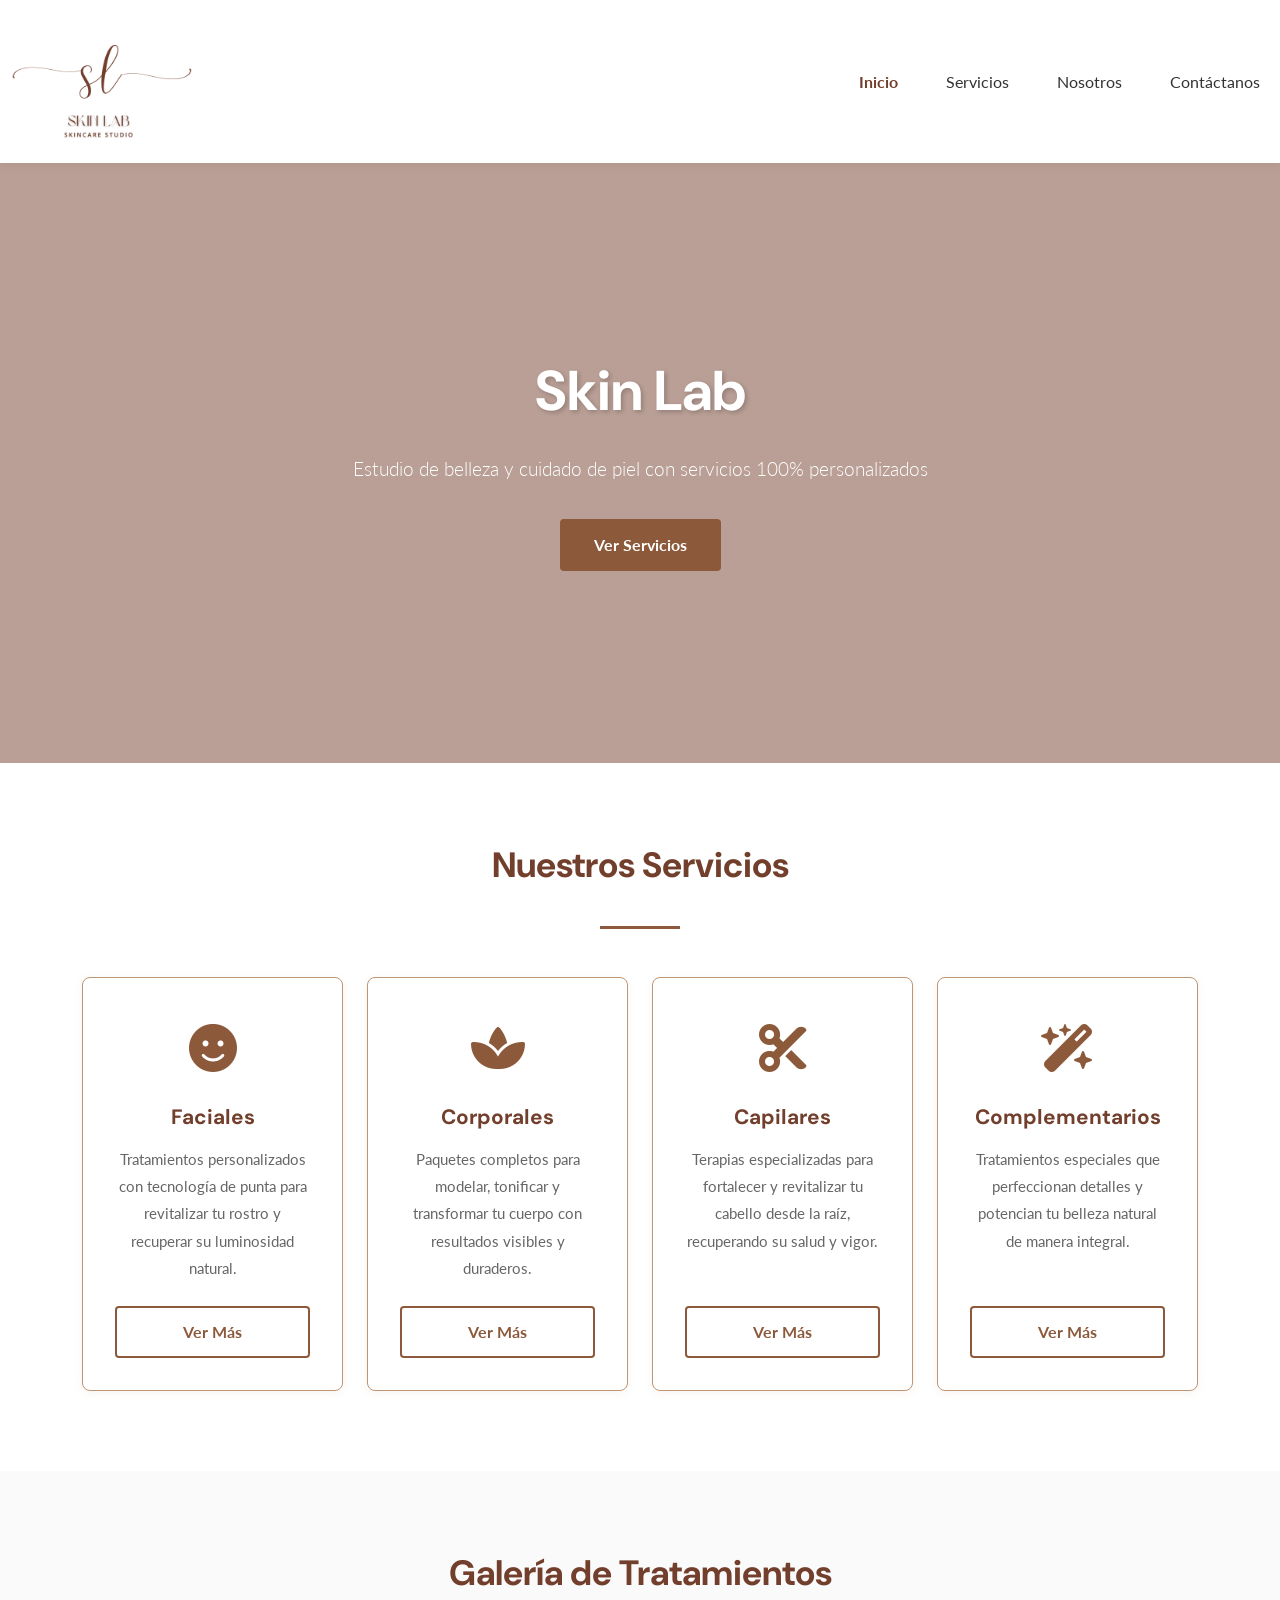
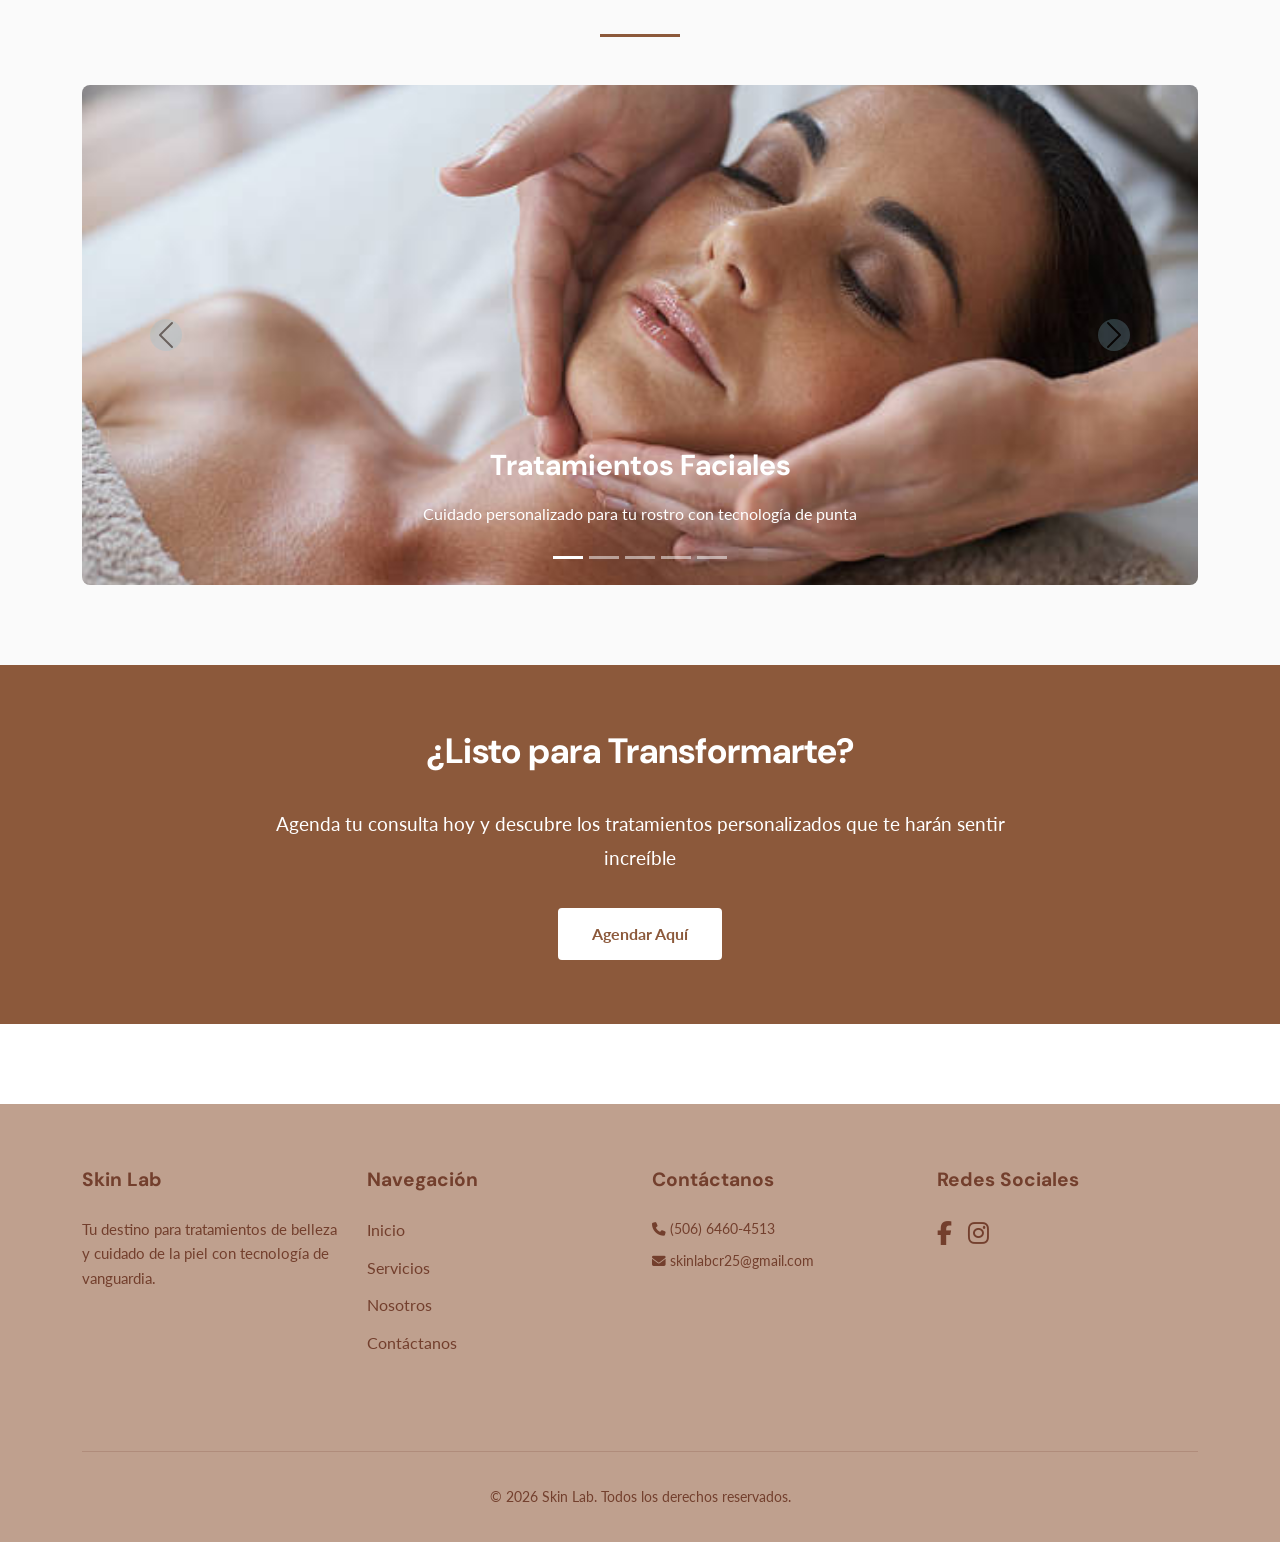
==== commit ed5c07b7: "Agregue logo y corrige espacio en foto de fundadoras" ====
--- a/index.html
+++ b/index.html
@@ -21,7 +21,7 @@
   <nav class="navbar navbar-expand-lg navbar-light sticky-top">
     <div class="container-fluid">
       <a class="navbar-brand" href="index.html">
-        <i class="fas fa-leaf"></i> Skin Lab
+         <img style="width: 180px;" src="images/logo_skin_lab.png" alt="Logo de skin_lab" srcset="">
       </a>
       <button class="navbar-toggler" type="button" data-bs-toggle="collapse" data-bs-target="#navbarNav" 
               aria-controls="navbarNav" aria-expanded="false" aria-label="Toggle navigation">
@@ -141,7 +141,7 @@
         <div class="carousel-inner">
           <!-- Slide 1: Faciales -->
           <div class="carousel-item active">
-            <img src="images/Faciales.jpg" class="d-block w-100" alt="Tratamiento Facial Premium" style="height: 500px; object-fit: cover; border-radius: 8px;">
+            <img src="images/FacialesHidra.jpg" class="d-block w-100" alt="Tratamiento Facial" style="height: 500px; object-fit: cover; border-radius: 8px;">
             <div class="carousel-caption d-none d-md-block" >
               <h5 style="font-size: 1.8rem; font-weight: 700; color:white">Tratamientos Faciales</h5>
               <p style="color:white">Cuidado personalizado para tu rostro con tecnología de punta</p>
@@ -150,25 +150,25 @@
 
           <!-- Slide 2: Complementarios -->
           <div class="carousel-item">
-            <img src="images/Lifting.png" class="d-block w-100" alt="Tratamiento de Pestañas" style="height: 500px; object-fit: cover; border-radius: 8px;">
-            <div class="carousel-caption d-none d-md-block" >
-              <h5 style="font-size: 1.8rem; font-weight: 700; color:white">Lifting de Pestañas</h5>
+            <img src="images/Laminado.jpg.webp" class="d-block w-100" alt="Tratamiento de Cejas" style="height: 500px; object-fit: cover; border-radius: 8px;">
+            <div class="carousel-caption d-none d-md-block" >
+              <h5 style="font-size: 1.8rem; font-weight: 700; color:white">Laminado de Cejas</h5>
               <p style="color:white">Realza tu mirada con nuestros tratamientos complementarios</p>
             </div>
           </div>
 
           <!-- Slide 3: Spa y Relajación -->
           <div class="carousel-item">
-            <img src="images/Capilar.png" class="d-block w-100" alt="Tratamiento Facial LED" style="height: 500px; object-fit: cover; border-radius: 8px;">
+            <img src="images/Tratamiento Corporal.jpeg" class="d-block w-100" alt="Tratamiento Corporal" style="height: 500px; object-fit: cover; border-radius: 8px;">
             <div class="carousel-caption d-none d-md-block">
-              <h5 style="font-size: 1.8rem; font-weight: 700; color:white">Tecnología LED Avanzada</h5>
-              <p style="color:white">Rejuvenecimiento facial con tecnología de punta</p>
+              <h5 style="font-size: 1.8rem; font-weight: 700; color:white">Tratamientos Corporales</h5>
+              <p style="color:white">Realzando tu belleza natural</p>
             </div>
           </div>
 
           <!-- Slide 4: Tratamientos Capilares -->
           <div class="carousel-item">
-            <img src="images/Hidralips.png" class="d-block w-100" alt="Tratamiento Capilar" style="height: 500px; object-fit: cover; border-radius: 8px;">
+            <img src="images/Pelo.png.webp" class="d-block w-100" alt="Tratamiento Capilar" style="height: 500px; object-fit: cover; border-radius: 8px;">
             <div class="carousel-caption d-none d-md-block" >
               <h5 style="font-size: 1.8rem; font-weight: 700; color:white">Terapias Capilares</h5>
               <p style="color:white">Recupera la salud y brillo natural de tu cabello</p>
@@ -177,7 +177,7 @@
 
           <!-- Slide 5: Bienestar Integral -->
           <div class="carousel-item">
-            <img src="images/Estudio.png" class="d-block w-100" alt="Masaje y Relajación" style="height: 500px; object-fit: cover; border-radius: 8px;">
+            <img src="images/Masajes.jpg" class="d-block w-100" alt="Masaje y Relajación" style="height: 500px; object-fit: cover; border-radius: 8px;">
             <div class="carousel-caption d-none d-md-block" >
               <h5 style="font-size: 1.8rem; font-weight: 700; color:white">Bienestar Integral</h5>
               <p style="color:white">Relájate y disfruta de nuestros servicios premium</p>
@@ -242,7 +242,7 @@
           <h5>Contáctanos</h5>
           <div class="footer-contact">
             <p><i class="fas fa-phone"></i> (506) 6460-4513</p>
-            <p><i class="fas fa-envelope"></i> info@skinlab.com</p>
+            <p><i class="fas fa-envelope"></i> skinlabcr25@gmail.com</p>
           </div>
         </div>
 
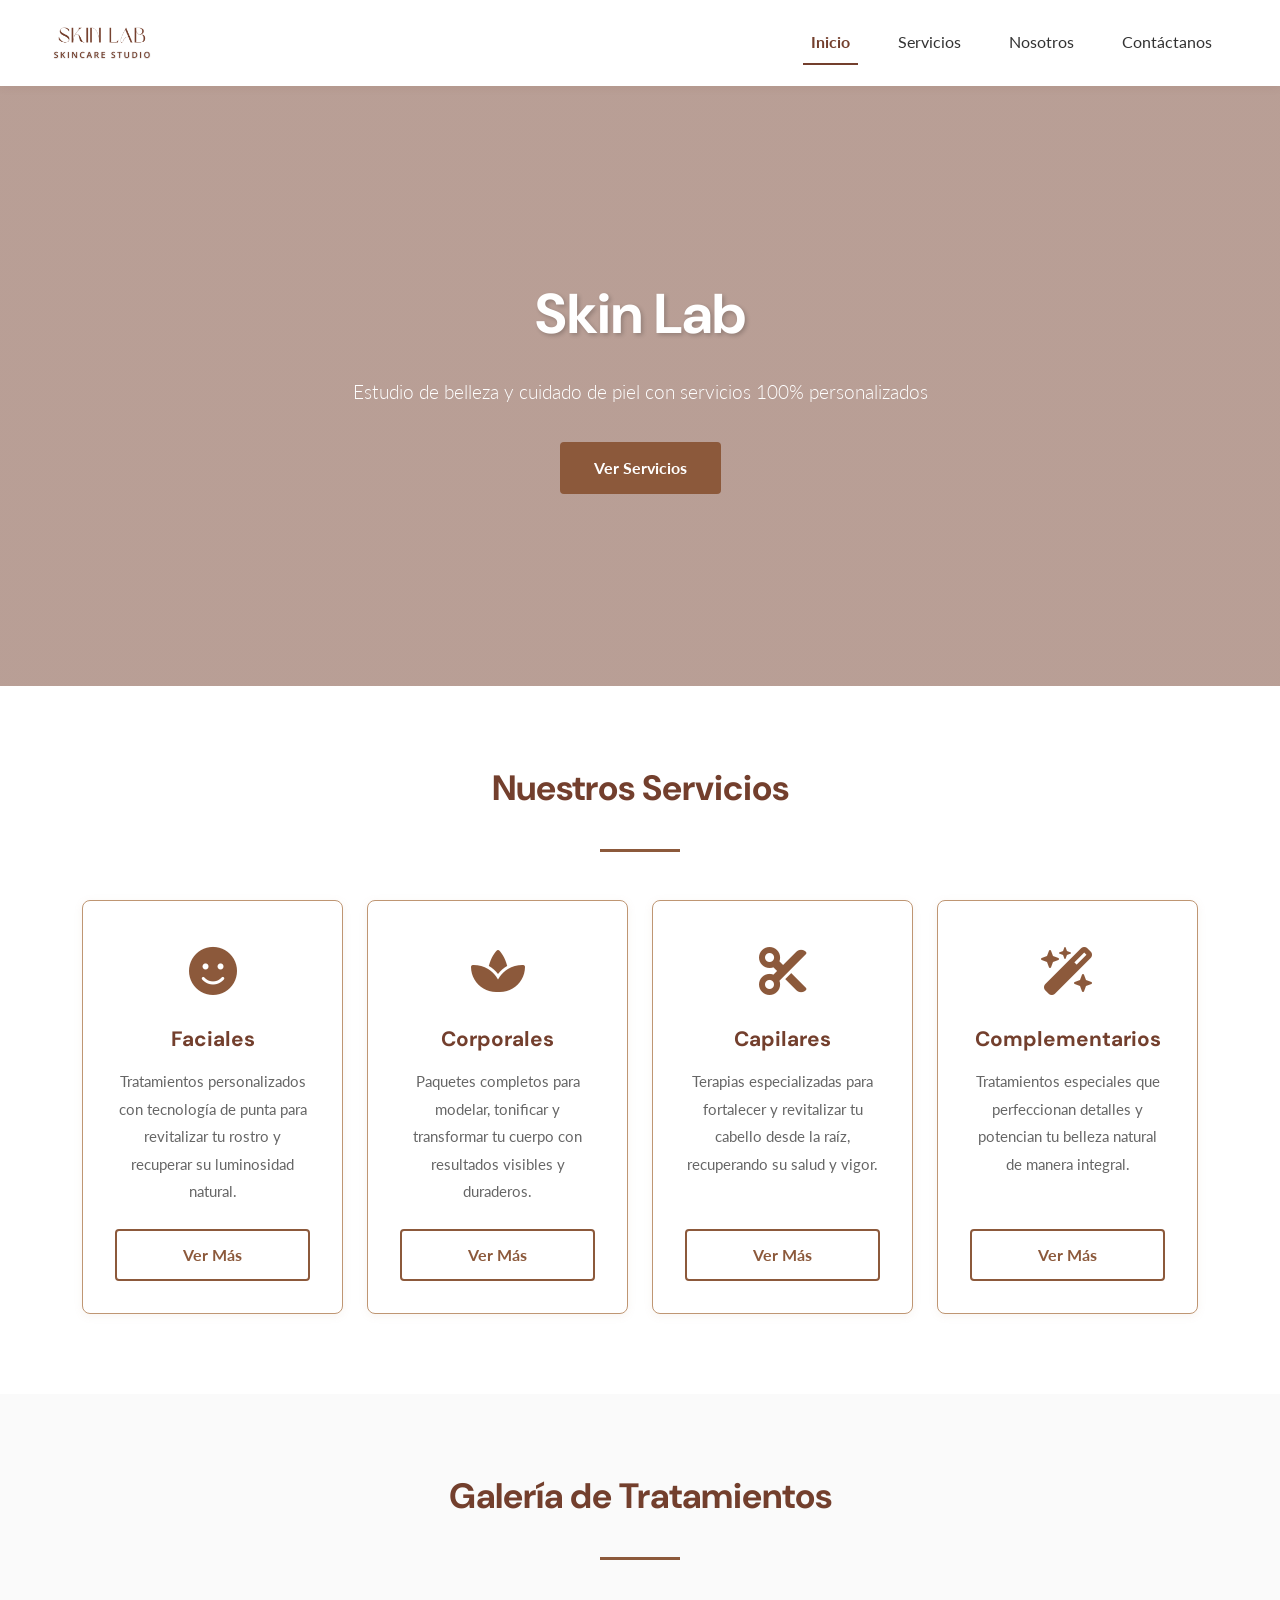
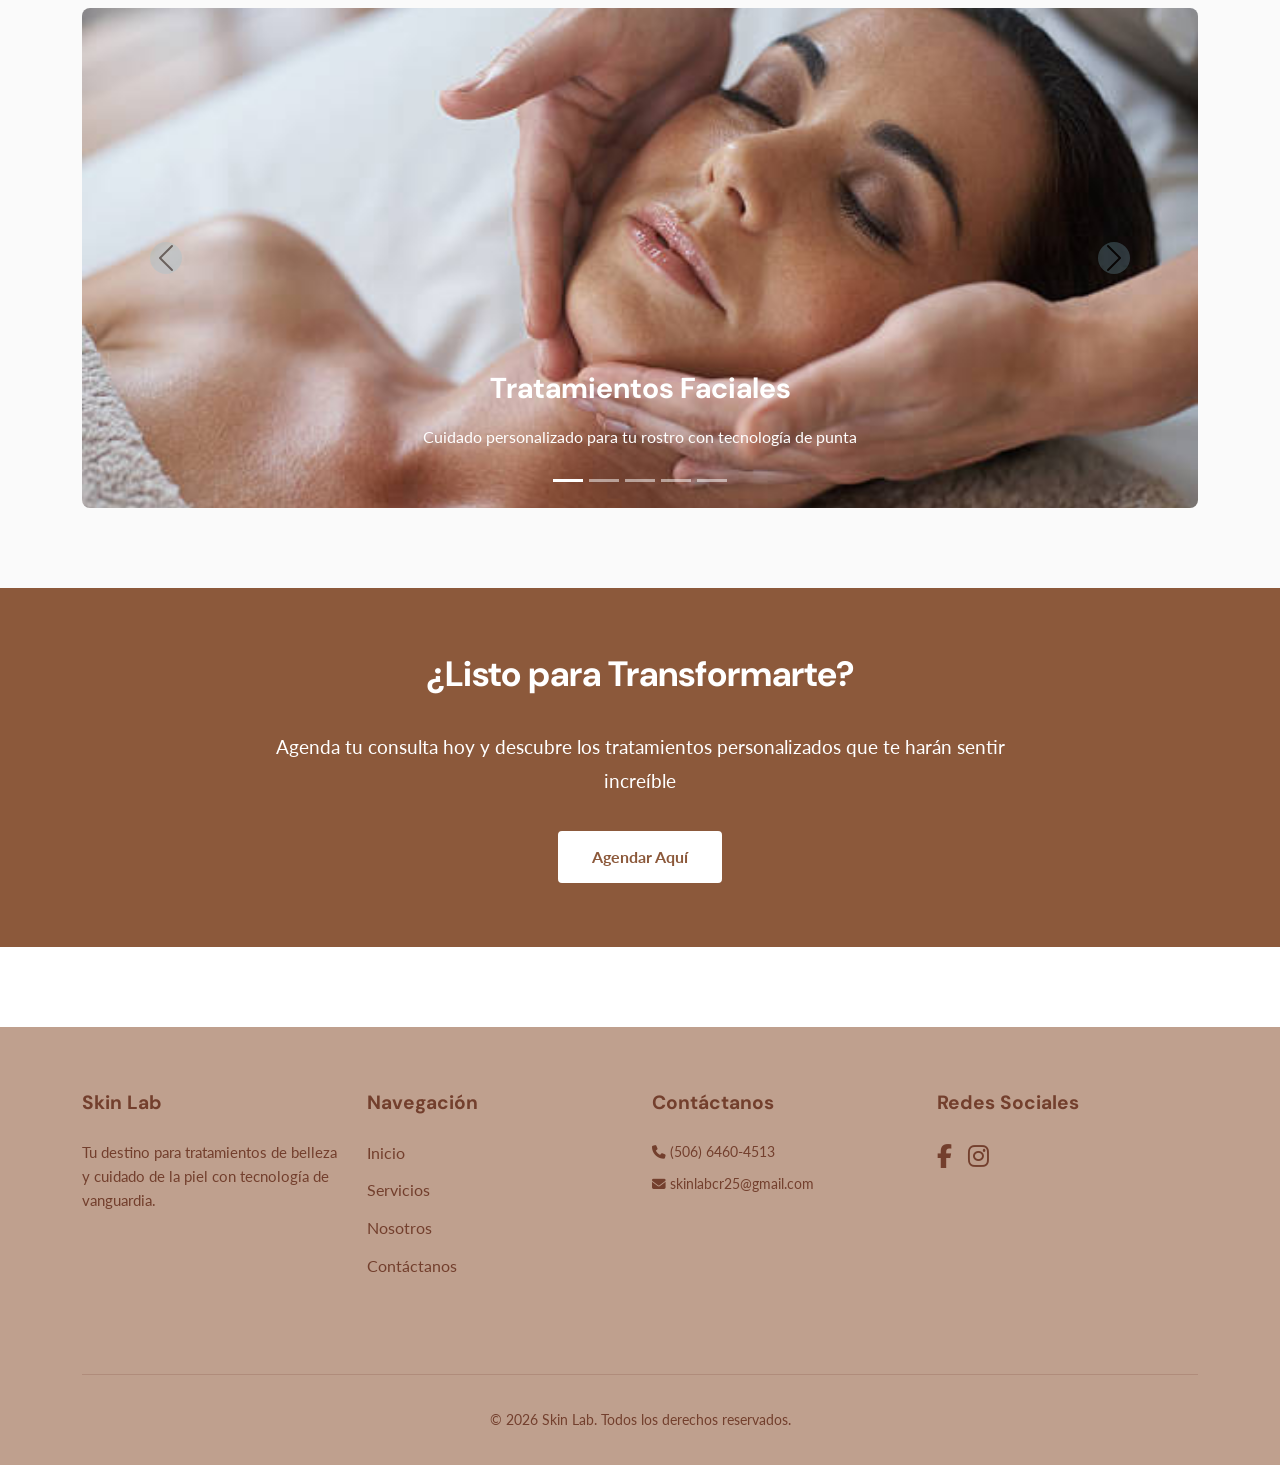
==== commit c0af1f0e: "Cambios finales" ====
--- a/index.html
+++ b/index.html
@@ -4,7 +4,9 @@
   <meta charset="UTF-8">
   <meta name="viewport" content="width=device-width, initial-scale=1.0">
   <title>Skin Lab - Estudio Estético Premium en Liberia</title>
-  
+  <!-- Logo -->
+  <link rel="icon" href="images/logo.png" type="image/png">
+
   <!-- Bootstrap 5 CSS -->
   <link href="https://cdn.jsdelivr.net/npm/bootstrap@5.3.0/dist/css/bootstrap.min.css" rel="stylesheet">
   
@@ -19,10 +21,11 @@
        HEADER Y NAVEGACIÓN
        ============================================ -->
   <nav class="navbar navbar-expand-lg navbar-light sticky-top">
-    <div class="container-fluid">
+    <div class="container-fluid me-5">
       <a class="navbar-brand" href="index.html">
-         <img style="width: 180px;" src="images/logo_skin_lab.png" alt="Logo de skin_lab" srcset="">
+         <img style="width: 180px;" src="images/image.png" alt="Logo de skin_lab" srcset="">
       </a>
+      
       <button class="navbar-toggler" type="button" data-bs-toggle="collapse" data-bs-target="#navbarNav" 
               aria-controls="navbarNav" aria-expanded="false" aria-label="Toggle navigation">
         <span class="navbar-toggler-icon"></span>
@@ -30,7 +33,7 @@
       <div class="collapse navbar-collapse" id="navbarNav">
         <ul class="navbar-nav ms-auto">
           <li class="nav-item">
-            <a class="nav-link active" aria-current="page" href="index.html">Inicio</a>
+            <a class="nav-link active border-bottom border-2 marron" aria-current="page" href="index.html">Inicio</a>
           </li>
           <li class="nav-item">
             <a class="nav-link" href="servicios.html">Servicios</a>
--- a/css/style.css
+++ b/css/style.css
@@ -80,6 +80,9 @@
   line-height: 1.8;
 }
 
+.marron{
+  border-color: var(--color-primary-dark)!important;
+}
 /* ============================================
    HEADER Y NAVEGACIÓN
    ============================================ */
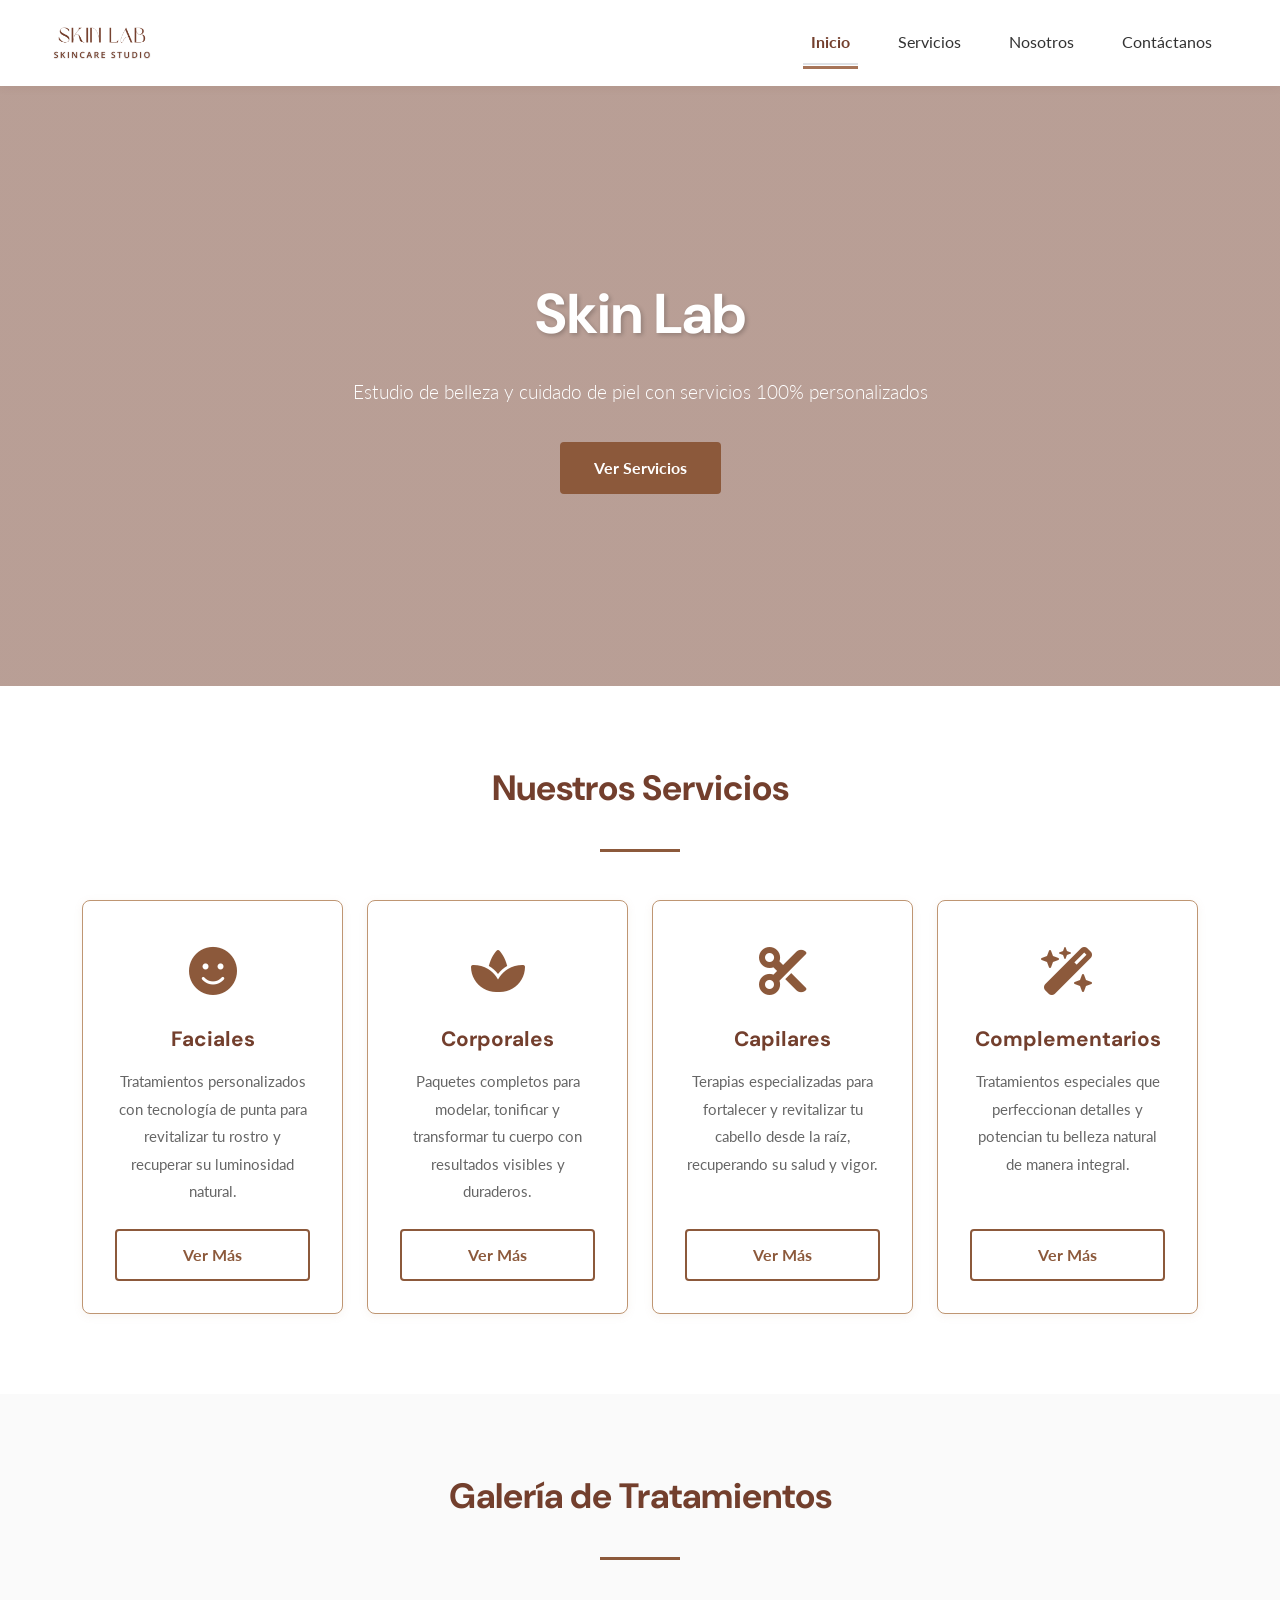
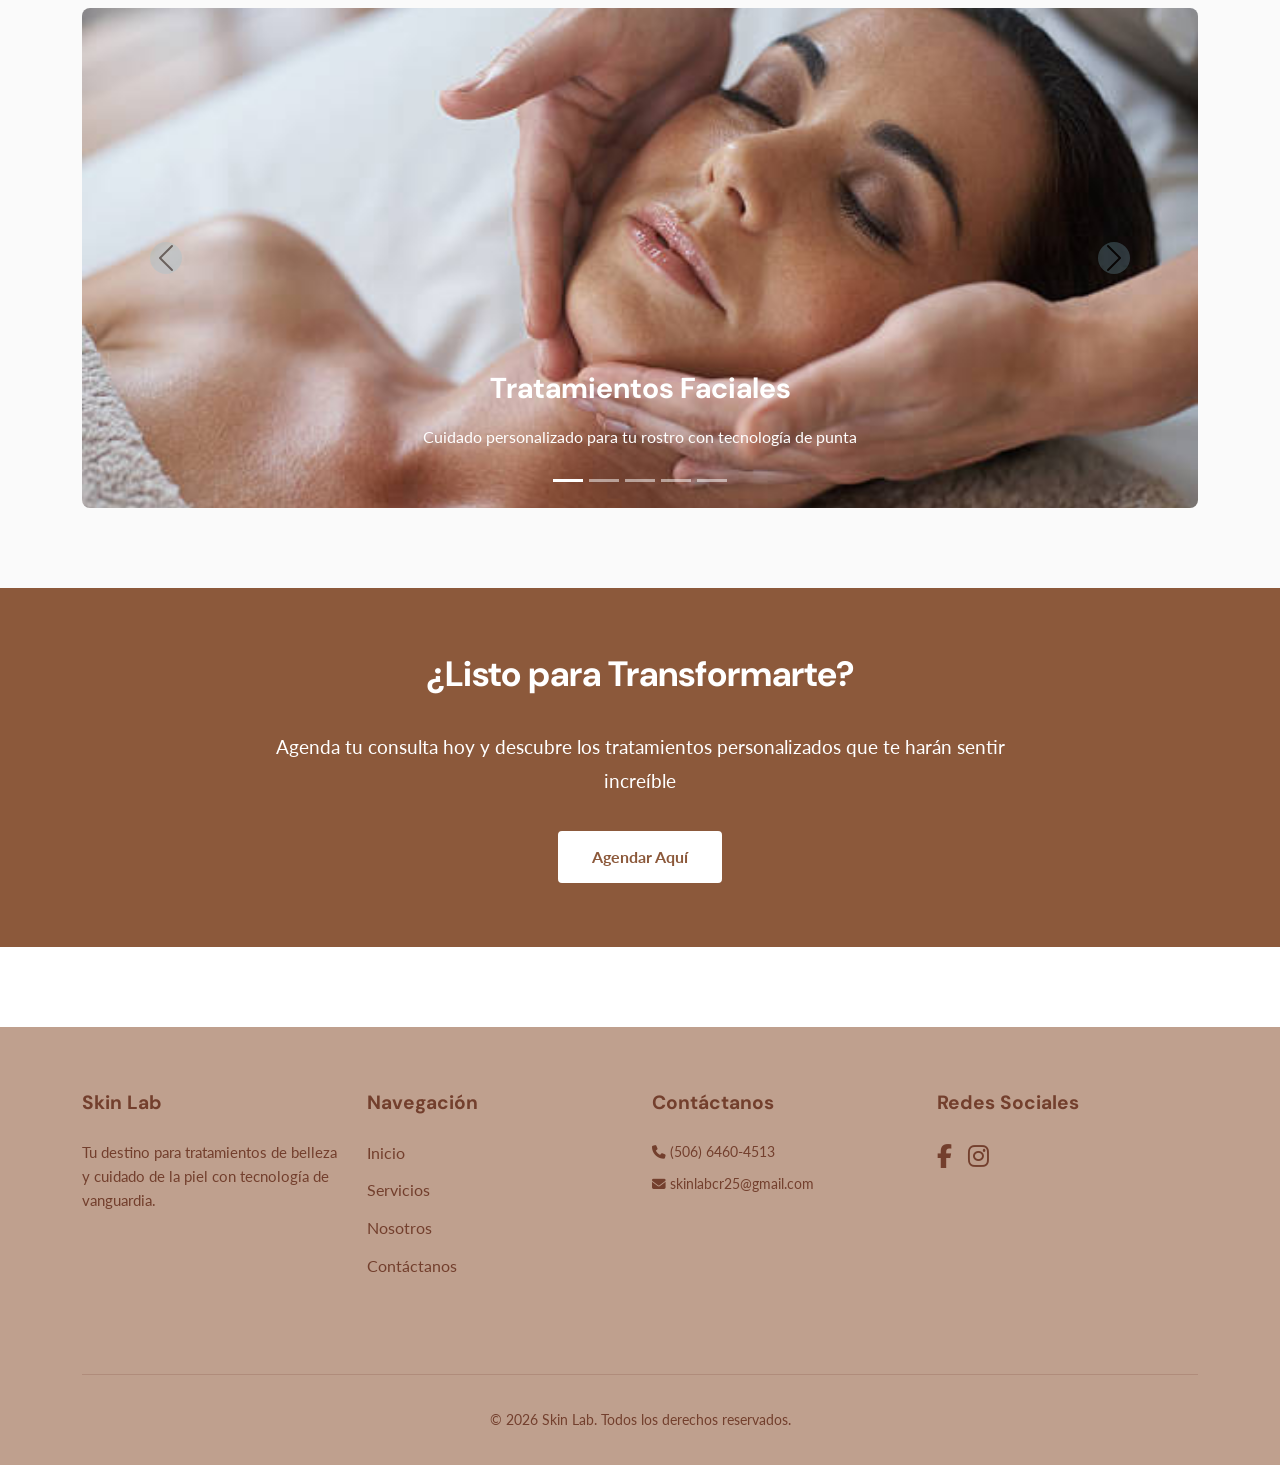
==== commit 00ab002b: "Barra de menú" ====
--- a/index.html
+++ b/index.html
@@ -33,7 +33,7 @@
       <div class="collapse navbar-collapse" id="navbarNav">
         <ul class="navbar-nav ms-auto">
           <li class="nav-item">
-            <a class="nav-link active border-bottom border-2 marron" aria-current="page" href="index.html">Inicio</a>
+            <a class="nav-link active border-bottom border-2" aria-current="page" href="index.html">Inicio</a>
           </li>
           <li class="nav-item">
             <a class="nav-link" href="servicios.html">Servicios</a>
--- a/css/style.css
+++ b/css/style.css
@@ -86,6 +86,30 @@
 /* ============================================
    HEADER Y NAVEGACIÓN
    ============================================ */
+   @media (min-width: 992px) {
+    .navbar .nav-link.active::after {
+      content: "";
+      position: absolute;
+      left: 0;
+      bottom: -6px;
+      width: 100%;
+      height: 3px;
+      background-color: var(--color-complementary-1);
+    }
+  }
+  
+  /* Móvil */
+  @media (max-width: 991px) {
+    .navbar .nav-link.active {
+      border-left: 4px solid var(--color-primary-dark);
+      padding-left: 10px;
+    }
+  }
+
+
+
+
+
 .navbar {
   background-color: var(--color-white);
   box-shadow: 0 2px 8px rgba(115, 63, 45, 0.08);
